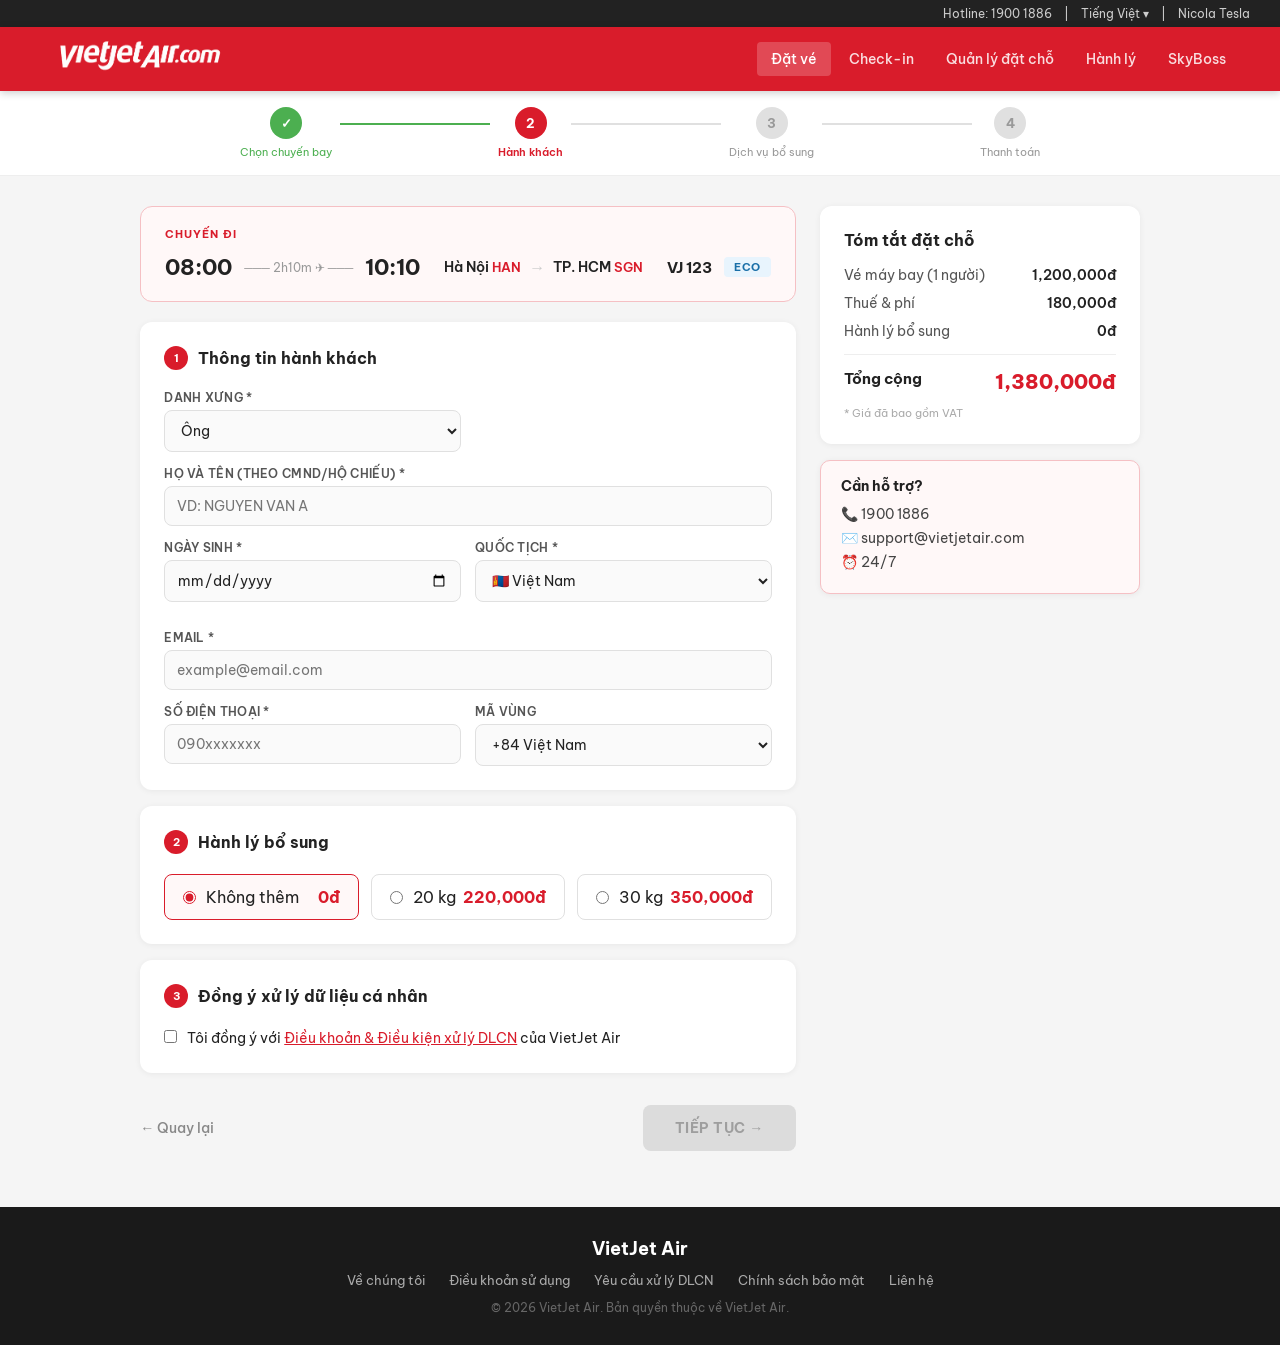
==== detail.html @ 682ef6c3 "Update detail.html" ====
<!DOCTYPE html>
<html lang="vi">

<head>
  <meta charset="UTF-8">
  <meta name="viewport" content="width=device-width, initial-scale=1.0">
  <link rel="icon" type="image/png"
    href="[data-uri]">
  <title>VietJet Air - Thông Tin Hành Khách</title>
  <link href="https://fonts.googleapis.com/css2?family=Be+Vietnam+Pro:wght@300;400;500;600;700&display=swap"
    rel="stylesheet">
  <link rel="stylesheet" href="styles.css">
  <style>
    /* ---- GDPR / Age-gate additions ---- */
    .gdpr-badge {
      display: inline-block;
      background: #003399;
      color: #fff;
      font-size: 11px;
      font-weight: 700;
      padding: 2px 8px;
      border-radius: 4px;
      margin-left: 8px;
      letter-spacing: .5px;
      vertical-align: middle;
    }

    .gdpr-notice {
      background: #eef2ff;
      border: 1.5px solid #3b5bdb;
      border-radius: 8px;
      padding: 12px 16px;
      margin-top: 10px;
      font-size: 13px;
      color: #1c3a8a;
      display: none;
    }

    .gdpr-notice .gdpr-flag {
      font-size: 20px;
      margin-right: 8px;
    }

    /* ── Vùng cảnh báo trẻ em đã đơn giản hóa ── */
    #parental-block {
      display: none;
      margin-top: 15px;
    }

    .parental-banner {
      background: #fffbeb;
      border: 1.5px solid #f59e0b;
      border-radius: 8px;
      padding: 16px;
    }

    .parental-banner h4 {
      margin: 0 0 8px 0;
      color: #92400e;
      font-size: 14px;
      display: flex;
      align-items: center;
      gap: 6px;
    }

    .parental-banner .age-tag {
      background: #f59e0b;
      color: #fff;
      border-radius: 4px;
      font-size: 11px;
      padding: 1px 6px;
      font-weight: 700;
    }

    .parental-banner>p {
      margin: 0 0 12px 0;
      font-size: 13px;
      color: #78350f;
      line-height: 1.4;
    }

    /* Layout trường thông tin tinh gọn */
    .guardian-fields {
      display: grid;
      grid-template-columns: 1fr 1fr;
      gap: 8px;
      margin-bottom: 12px;
    }

    .guardian-field label {
      display: block;
      font-size: 12px;
      font-weight: 600;
      color: #374151;
      margin-bottom: 4px;
    }

    .guardian-field input,
    .guardian-field select {
      width: 100%;
      padding: 6px 8px;
      border: 1.5px solid #d1d5db;
      border-radius: 6px;
      font-size: 13px;
      box-sizing: border-box;
      outline: none;
      font-family: inherit;
      background: #fff;
    }

    .guardian-field input:focus,
    .guardian-field select:focus {
      border-color: #f59e0b;
    }

    /* Checkbox xác nhận tinh gọn */
    .parental-confirm {
      display: flex;
      align-items: flex-start;
      gap: 8px;
      margin-bottom: 12px;
    }

    .parental-confirm input[type=checkbox] {
      margin-top: 3px;
      flex-shrink: 0;
      cursor: pointer;
    }

    .parental-confirm label {
      font-size: 12.5px;
      color: #92400e;
      line-height: 1.4;
      cursor: pointer;
    }

    /* Upload vùng tinh gọn */
    .parental-upload-zone {
      border: 1.5px dashed #d1d5db;
      border-radius: 6px;
      padding: 10px;
      text-align: center;
      cursor: pointer;
      background: #fff;
      transition: all .2s;
      position: relative;
      margin-top: 4px;
    }

    .parental-upload-zone:hover {
      border-color: #f59e0b;
      background: #fafafa;
    }

    .parental-upload-zone input[type=file] {
      position: absolute;
      inset: 0;
      opacity: 0;
      cursor: pointer;
      width: 100%;
      height: 100%;
    }

    .parental-upload-zone .puz-text {
      font-size: 12.5px;
      color: #4b5563;
      font-weight: 600;
    }

    .parental-upload-zone .puz-hint {
      font-size: 11px;
      color: #6b7280;
      margin-top: 2px;
    }

    .parental-file-preview {
      display: none;
      margin-top: 8px;
      gap: 6px;
      flex-wrap: wrap;
    }

    .parental-file-preview .pf-item {
      display: flex;
      align-items: center;
      gap: 6px;
      background: #f3f4f6;
      border-radius: 4px;
      padding: 4px 8px;
      font-size: 11.5px;
      color: #374151;
    }

    .parental-file-preview .pf-remove {
      cursor: pointer;
      color: #dc2626;
      font-weight: 700;
      margin-left: 4px;
    }

    /* GDPR popup additions */
    .gdpr-popup-badge {
      display: inline-block;
      background: #003399;
      color: #fff;
      font-size: 10px;
      font-weight: 700;
      padding: 1px 7px;
      border-radius: 4px;
      margin-left: 6px;
    }

    .eu-flag-row {
      display: flex;
      align-items: center;
      gap: 8px;
      font-size: 13px;
      color: #003399;
      font-weight: 600;
      margin-bottom: 10px;
    }
  </style>
</head>

<body>

  <div class="topbar">
    <span>Hotline: 1900 1886</span>
    <span>|</span>
    <span>Tiếng Việt ▾</span>
    <span>|</span>
    <span>Nicola Tesla</span>
  </div>

  <header class="header">
    <div class="header-inner">
      <div class="logo">
        <a href="index.html" style="text-decoration:none">
          <img style="width: 200px;"
            src="[data-uri]"
            alt="VietJet Air Logo" class="logo-img" />

        </a>
      </div>
      <nav class="nav">
        <a href="index.html" class="nav-link active">Đặt vé</a>
        <a href="#" class="nav-link">Check-in</a>
        <a href="#" class="nav-link">Quản lý đặt chỗ</a>
        <a href="#" class="nav-link">Hành lý</a>
        <a href="#" class="nav-link">SkyBoss</a>
      </nav>
    </div>
  </header>

  <div class="progress-bar">
    <div class="progress-inner">
      <div class="progress-step done">
        <div class="step-circle done">✓</div>
        <div class="step-label">Chọn chuyến bay</div>
      </div>
      <div class="progress-line active"></div>
      <div class="progress-step active">
        <div class="step-circle active">2</div>
        <div class="step-label">Hành khách</div>
      </div>
      <div class="progress-line"></div>
      <div class="progress-step">
        <div class="step-circle">3</div>
        <div class="step-label">Dịch vụ bổ sung</div>
      </div>
      <div class="progress-line"></div>
      <div class="progress-step">
        <div class="step-circle">4</div>
        <div class="step-label">Thanh toán</div>
      </div>
    </div>
  </div>

  <main class="main detail-main">
    <div class="detail-layout">

      <div class="detail-form-col">

        <div class="detail-flight-summary">
          <div class="summary-route-badge">Chuyến đi</div>
          <div class="summary-row">
            <div class="summary-times">
              <div class="s-time">08:00</div>
              <div class="s-duration">─── 2h10m ✈ ───</div>
              <div class="s-time">10:10</div>
            </div>
            <div class="summary-cities">
              <div class="s-city">Hà Nội <span class="s-iata">HAN</span></div>
              <div class="s-arrow">→</div>
              <div class="s-city">TP. HCM <span class="s-iata">SGN</span></div>
            </div>
            <div class="summary-meta">
              <div class="s-flight-num" id="flight-display">VJ 123</div>
              <div class="s-fare-type eco-badge">ECO</div>
            </div>
          </div>
        </div>

        <div class="form-section">
          <h3 class="form-section-title">
            <span class="section-num">1</span>
            Thông tin hành khách
          </h3>
          <div class="form-grid">
            <div class="form-group half">
              <label>Danh xưng *</label>
              <select>
                <option>Ông</option>
                <option>Bà</option>
                <option>Cô</option>
              </select>
            </div>
            <div class="form-group full">
              <label>Họ và tên (theo CMND/Hộ chiếu) *</label>
              <input type="text" id="inp-fullname" placeholder="VD: NGUYEN VAN A" style="text-transform:uppercase" />
            </div>
            <div class="form-group half">
              <label>Ngày sinh *</label>
              <input type="date" id="inp-dob" />
            </div>
            <div class="form-group half">
              <label>Quốc tịch *</label>
              <select id="inp-nationality">
                <option value="VN">🇲🇳 Việt Nam</option>
                <optgroup label="── Liên minh Châu Âu (EU) ──">
                  <option value="AT">🇦🇹 Áo (Austria)</option>
                  <option value="BE">🇧🇪 Bỉ (Belgium)</option>
                  <option value="BG">🇧🇬 Bulgaria</option>
                  <option value="HR">🇭🇷 Croatia</option>
                  <option value="CY">🇨🇾 Cyprus</option>
                  <option value="CZ">🇨🇿 Czechia</option>
                  <option value="DK">🇩🇰 Đan Mạch (Denmark)</option>
                  <option value="EE">🇪🇪 Estonia</option>
                  <option value="FI">🇫🇮 Phần Lan (Finland)</option>
                  <option value="FR">🇫🇷 Pháp (France)</option>
                  <option value="DE">🇩🇪 Đức (Germany)</option>
                  <option value="GR">🇬🇷 Hy Lạp (Greece)</option>
                  <option value="HU">🇭🇺 Hungary</option>
                  <option value="IE">🇮🇪 Ireland</option>
                  <option value="IT">🇮🇹 Ý (Italy)</option>
                  <option value="LV">🇱🇻 Latvia</option>
                  <option value="LT">🇱🇹 Lithuania</option>
                  <option value="LU">🇱🇺 Luxembourg</option>
                  <option value="MT">🇲🇹 Malta — 13 tuổi</option>
                  <option value="NL">🇳🇱 Hà Lan (Netherlands)</option>
                  <option value="PL">🇵🇱 Ba Lan (Poland)</option>
                  <option value="PT">🇵🇹 Bồ Đào Nha (Portugal)</option>
                  <option value="RO">🇷🇴 Romania</option>
                  <option value="SK">🇸🇰 Slovakia</option>
                  <option value="SI">🇸🇮 Slovenia</option>
                  <option value="ES">🇪🇸 Tây Ban Nha (Spain)</option>
                  <option value="SE">🇸🇪 Thụy Điển (Sweden)</option>
                </optgroup>
                <optgroup label="── Khác ──">
                  <option value="GB">🇬🇧 Anh (UK GDPR)</option>
                  <option value="OTHER">🌐 Quốc gia khác</option>
                </optgroup>
              </select>
            </div>

            <div class="form-group full" id="gdpr-notice-wrap">
              <div class="gdpr-notice" id="gdpr-notice">
                <span class="gdpr-flag">🇪🇺</span>
                <strong>Áp dụng GDPR:</strong> Bạn đã chọn quốc tịch thuộc Liên minh Châu Âu.
                Chính sách bảo vệ dữ liệu cá nhân <strong>General Data Protection Regulation (GDPR)</strong>
                sẽ được áp dụng. Ngưỡng tuổi đồng ý: <strong id="gdpr-age-text">16 tuổi</strong>.
              </div>
            </div>

            <div class="form-group full">
              <label>Email *</label>
              <input type="email" id="inp-email" placeholder="example@email.com" />
            </div>
            <div class="form-group half">
              <label>Số điện thoại *</label>
              <input type="tel" id="inp-phone" placeholder="090xxxxxxx" />
            </div>
            <div class="form-group half">
              <label>Mã vùng</label>
              <select id="inp-dialcode">
                <option>+84 Việt Nam</option>
                <option>+1 Mỹ</option>
                <option>+44 Anh</option>
                <option>+49 Đức</option>
                <option>+33 Pháp</option>
                <option>+31 Hà Lan</option>
                <option>+34 Tây Ban Nha</option>
                <option>+39 Ý</option>
                <option>+32 Bỉ</option>
                <option>+43 Áo</option>
                <option>+48 Ba Lan</option>
                <option>+46 Thụy Điển</option>
                <option>+45 Đan Mạch</option>
                <option>+358 Phần Lan</option>
                <option>+353 Ireland</option>
                <option>+30 Hy Lạp</option>
                <option>+351 Bồ Đào Nha</option>
                <option>+40 Romania</option>
                <option>+36 Hungary</option>
                <option>+420 Czechia</option>
                <option>+421 Slovakia</option>
                <option>+386 Slovenia</option>
                <option>+385 Croatia</option>
                <option>+357 Cyprus</option>
                <option>+356 Malta</option>
                <option>+352 Luxembourg</option>
                <option>+371 Latvia</option>
                <option>+370 Lithuania</option>
                <option>+372 Estonia</option>
                <option>+359 Bulgaria</option>
              </select>
            </div>
          </div>

          <div id="parental-block">
            <div class="parental-banner">
              <h4>⚠️ Cảnh báo bảo vệ dữ liệu cá nhân trẻ em <span class="age-tag" id="age-tag-text">Trẻ em</span></h4>
              <p id="parental-desc">Theo quy định pháp luật, việc xử lý dữ liệu của trẻ em cần có sự đồng ý của cha/mẹ
                hoặc người giám hộ hợp pháp.</p>

              <div class="parental-confirm">
                <input type="checkbox" id="pg-confirm" onchange="updateParentalConfirm()" />
                <label for="pg-confirm">
                  Tôi xác nhận là cha/mẹ hoặc người giám hộ hợp pháp và
                  <strong>đồng ý cho VietJet Air thu thập, xử lý dữ liệu cá nhân của trẻ</strong>
                  để phục vụ dịch vụ chuyến bay.
                </label>
              </div>

              <div style="margin-top:12px;">
                <button type="button" class="btn-secondary" onclick="openGuardianPopup()">
                  📎 Cung cấp thông tin & minh chứng (Có thể cung cấp sau tại quầy check in)
                </button>
              </div>
              <div class="parental-file-preview" id="pg-file-preview"></div>

            </div>
          </div>
        </div>

        <div class="form-section">
          <h3 class="form-section-title">
            <span class="section-num">2</span>
            Hành lý bổ sung
          </h3>
          <div class="baggage-options">
            <label class="baggage-item">
              <input type="radio" name="baggage" value="0" checked>
              <div class="baggage-label">
                <span>Không thêm</span>
                <span class="baggage-price">0đ</span>
              </div>
            </label>
            <label class="baggage-item">
              <input type="radio" name="baggage" value="20kg">
              <div class="baggage-label">
                <span>20 kg</span>
                <span class="baggage-price">220,000đ</span>
              </div>
            </label>
            <label class="baggage-item">
              <input type="radio" name="baggage" value="30kg">
              <div class="baggage-label">
                <span>30 kg</span>
                <span class="baggage-price">350,000đ</span>
              </div>
            </label>
          </div>
        </div>

        <div class="form-section">
          <h3 class="form-section-title">
            <span class="section-num">3</span>
            Đồng ý xử lý dữ liệu cá nhân
            <span class="gdpr-badge" id="consent-gdpr-badge" style="display:none">GDPR</span>
          </h3>
          <div id="consent-slot" class="consent-box">
            <div class="consent-item" id="consent-standard">
              <input type="checkbox" id="c1">
              <label for="c1">Tôi đồng ý với <a onclick="openPrivacyPopup()">Điều khoản & Điều kiện xử lý
                  DLCN</a> của VietJet Air</label>
            </div>
            <div id="consent-gdpr-extra" style="display:none;margin-top:10px;">
              <div class="consent-item">
                <input type="checkbox" id="c2">
                <label for="c2">Tôi đã đọc và đồng ý với <a onclick="openPrivacyPopup('gdpr')">Chính sách Bảo vệ Dữ liệu
                    theo GDPR (EU)</a> — bao gồm quyền truy cập, chỉnh sửa, xóa và phản đối xử lý dữ liệu.</label>
              </div>
              <div class="consent-item" style="margin-top:8px;">
                <input type="checkbox" id="c3">
                <label for="c3">Tôi hiểu rằng dữ liệu cá nhân có thể được chuyển ngoài EU với các biện pháp bảo vệ phù
                  hợp (Điều 46 GDPR).</label>
              </div>
            </div>
          </div>
        </div>

        <div class="form-actions">
          <a href="index.html" class="btn-back">← Quay lại</a>
          <button class="btn-continue" id="btn-continue" disabled>TIẾP TỤC →</button>
        </div>
      </div>

      <div class="detail-price-col">
        <div class="price-summary-card">
          <h3>Tóm tắt đặt chỗ</h3>
          <div class="price-row">
            <span>Vé máy bay (1 người)</span>
            <span class="price-amount" id="base-price">1,200,000đ</span>
          </div>
          <div class="price-row">
            <span>Thuế & phí</span>
            <span class="price-amount">180,000đ</span>
          </div>
          <div class="price-row">
            <span>Hành lý bổ sung</span>
            <span class="price-amount">0đ</span>
          </div>
          <div class="price-divider"></div>
          <div class="price-row total">
            <span>Tổng cộng</span>
            <span class="price-total" id="total-price">1,380,000đ</span>
          </div>
          <div class="price-note">* Giá đã bao gồm VAT</div>
        </div>

        <div class="contact-card">
          <h4>Cần hỗ trợ?</h4>
          <p>📞 1900 1886</p>
          <p>✉️ support@vietjetair.com</p>
          <p>⏰ 24/7</p>
        </div>
      </div>

    </div>
  </main>

  <footer class="footer">
    <div class="footer-inner">
      <div class="footer-logo">VietJet Air</div>
      <div class="footer-links">
        <a href="#">Về chúng tôi</a>
        <a href="#">Điều khoản sử dụng</a>
        <a href="./privacy.html">Yêu cầu xử lý DLCN</a>
        <a href="#">Chính sách bảo mật</a>
        <a href="#">Liên hệ</a>
      </div>
      <div class="footer-copy">© 2026 VietJet Air. Bản quyền thuộc về VietJet Air.</div>
    </div>
  </footer>

  <div id="privacy-popup" class="popup-overlay" style="display:none;" onclick="handleOverlay(event)">
    <div class="popup-content">

      <div class="popup-header">
        <div class="popup-header-left">
          <div class="popup-header-icon" id="popup-icon">🔒</div>
          <div>
            <div class="popup-header-title" id="popup-title">Chính sách Bảo vệ Dữ liệu Cá nhân</div>
            <div class="popup-header-sub" id="popup-sub">Công ty Cổ phần Hàng không Vietjet · vietjetair.com</div>
          </div>
        </div>
        <button class="close-btn" onclick="closePopup()">✕</button>
      </div>

      <div class="popup-body" id="popup-scroll">

        <div id="policy-vn">
          <div class="policy-intro">
            Chính sách này được cụ thể hóa từ <strong>Điều 6.7 Điều Lệ Vận Chuyển</strong> và các quy định pháp luật về
            bảo vệ dữ liệu cá nhân.
            Vui lòng đọc kỹ để hiểu rõ các quyền của quý khách và nghĩa vụ Vietjet Air cam kết thực hiện để bảo vệ dữ
            liệu
            cá nhân.
          </div>

          <div class="policy-section" id="s1">
            <div class="section-title"><span class="section-num">1</span> Diễn giải và Định nghĩa</div>
            <div class="data-grid">
              <div class="data-item"><span><strong>Tài khoản:</strong> Tài khoản duy nhất để truy cập dịch vụ Vietjet
                  Air trên website, ứng dụng.</span></div>
              <div class="data-item"><span><strong>Công ty:</strong> CTCP Hàng không Vietjet, 302/3 Kim Mã, Ba Đình, Hà
                  Nội.</span></div>
              <div class="data-item"><span><strong>Dữ liệu cá nhân:</strong> Thông tin gắn liền hoặc giúp xác định một
                  cá nhân cụ thể (cơ bản + nhạy cảm).</span></div>
              <div class="data-item"><span><strong>Cookies:</strong> Tệp dữ liệu nhỏ lưu trên thiết bị để ghi nhận lịch
                  sử truy cập.</span></div>
              <div class="data-item"><span><strong>Dịch vụ:</strong> Website, app, Vietjet Skyjoy, vận chuyển hành khách
                  và các dịch vụ liên kết đối tác.</span></div>
              <div class="data-item"><span><strong>Dữ liệu sử dụng:</strong> Dữ liệu tự động thu thập khi quý khách
                  tương tác với Dịch vụ (IP, trình duyệt…).</span></div>
            </div>
          </div>

          <div class="policy-section" id="s2">
            <div class="section-title"><span class="section-num">2</span> Thu thập và Sử dụng Dữ liệu Cá nhân</div>
            <div class="subsection">
              <div class="subsection-title">2.1 Các loại dữ liệu được thu thập</div>
              <div class="data-grid">
                <div class="data-item"><span>Thông tin định danh: họ tên, ngày sinh, giới tính, quốc tịch, CMND/CCCD/hộ
                    chiếu</span></div>
                <div class="data-item"><span>Thông tin sinh trắc học: ảnh chân dung, nhận diện khuôn mặt, vân tay, dữ
                    liệu VNeID</span></div>
                <div class="data-item"><span>Thông tin liên lạc: email, số điện thoại, địa chỉ, yêu cầu đặc biệt</span>
                </div>
                <div class="data-item"><span>Thông tin thanh toán: thẻ tín dụng/ghi nợ, tên chủ thẻ, số thẻ, CVV</span>
                </div>
                <div class="data-item"><span>Thông tin đặt vé: chi tiết chuyến bay, giá vé, hành trình, dịch vụ bổ
                    sung</span></div>
                <div class="data-item"><span>Chương trình Skyjoy: số thẻ hội viên, hạng thẻ, dặm thưởng, lịch sử giao
                    dịch</span></div>
              </div>
            </div>
          </div>

          <div class="policy-section">
            <div class="section-title"><span class="section-num">3</span> Mục đích Thu thập Dữ liệu</div>
            <ul class="purpose-list">
              <li><strong>Thực hiện dịch vụ:</strong> Xuất vé, check-in, xác thực danh tính, thông báo thay đổi lịch bay
              </li>
              <li><strong>Xác minh & chống gian lận:</strong> Tích hợp VNeID và Galaxy Pay, xác thực eKYC</li>
              <li><strong>Tiếp thị (có đồng ý):</strong> Gửi khuyến mãi, ưu đãi giá vé — có thể hủy bất kỳ lúc nào</li>
            </ul>
          </div>

          <div class="policy-section">
            <div class="section-title"><span class="section-num">4</span> Trẻ em</div>
            <ul class="purpose-list">
              <li>Dưới 14 tuổi chỉ thu thập dữ liệu với sự đồng ý của cha mẹ/người giám hộ hợp pháp (theo pháp luật Việt
                Nam).</li>
            </ul>
          </div>

          <div class="policy-section" id="s9">
            <div class="section-title"><span class="section-num">5</span> Liên hệ</div>
            <div class="contact-card">
              <div class="contact-row"><span class="contact-label">Tổng đài</span><span
                  style="color:#d91c2b; font-weight:700;">1900 1886</span></div>
              <div class="contact-row"><span class="contact-label">Email</span><span
                  style="color:#d91c2b;">info@vietjetair.com</span></div>
            </div>
          </div>
        </div>

        <div id="policy-gdpr" style="display:none;">
          <div class="eu-flag-row">🇪🇺 Chính sách bảo vệ dữ liệu theo <strong>GDPR</strong> <span
              class="gdpr-popup-badge">EU Regulation 2016/679</span></div>

          <div class="policy-intro">
            Là công dân hoặc cư dân tại Liên minh Châu Âu (EU/EEA), bạn được bảo vệ bởi
            <strong>Quy định Bảo vệ Dữ liệu Chung (GDPR) — EU 2016/679</strong>.
            VietJet Air cam kết xử lý dữ liệu của bạn tuân thủ GDPR khi cung cấp dịch vụ cho hành khách EU.
          </div>

          <div class="policy-section">
            <div class="section-title"><span class="section-num">1</span> Căn cứ pháp lý xử lý dữ liệu (Điều 6 GDPR)
            </div>
            <ul class="purpose-list">
              <li><strong>Thực hiện hợp đồng (Art. 6.1.b):</strong> Đặt vé, xuất vé, check-in, thay đổi chuyến bay</li>
              <li><strong>Nghĩa vụ pháp lý (Art. 6.1.c):</strong> Kiểm tra an ninh hàng không, hải quan, thuế</li>
              <li><strong>Lợi ích hợp pháp (Art. 6.1.f):</strong> Phòng chống gian lận, bảo mật hệ thống</li>
              <li><strong>Sự đồng ý (Art. 6.1.a):</strong> Tiếp thị, phân tích hành vi, cookies không thiết yếu</li>
            </ul>
          </div>

          <div class="policy-section">
            <div class="section-title"><span class="section-num">2</span> Ngưỡng tuổi đồng ý (Điều 8 GDPR)</div>
            <div class="data-grid">
              <div class="data-item"><span><strong>Đức, Pháp, Hà Lan, Croatia, Hungary, Ireland, Luxembourg, Ba Lan,
                    Romania, Slovakia, Slovenia:</strong> 16 tuổi</span></div>
              <div class="data-item"><span><strong>Tây Ban Nha, Ý, Cyprus, Lithuania, Bulgaria:</strong> 14 tuổi</span>
              </div>
              <div class="data-item"><span><strong>Áo, Czechia:</strong> 14–15 tuổi</span></div>
              <div class="data-item"><span><strong>Bỉ, Đan Mạch, Estonia, Phần Lan, Latvia, Malta, Bồ Đào Nha, Thụy
                    Điển:</strong> 13 tuổi</span></div>
              <div class="data-item"><span><strong>Pháp:</strong> 15 tuổi</span></div>
              <div class="data-item"><span><strong>Hy Lạp:</strong> 15 tuổi</span></div>
            </div>
            <p class="policy-text" style="margin-top:10px;font-size:13px;color:#555;">
              Dưới ngưỡng tuổi quốc gia, việc xử lý dữ liệu chỉ hợp pháp khi có sự đồng ý của cha mẹ/người giám hộ.
              VietJet Air thực hiện double opt-in qua email phụ huynh để xác minh.
            </p>
          </div>

          <div class="policy-section">
            <div class="section-title"><span class="section-num">3</span> Quyền của Chủ thể Dữ liệu (Điều 15–22 GDPR)
            </div>
            <div class="rights-grid">
              <div class="right-item">
                <div class="right-icon">👁️</div>
                <div>
                  <div class="right-name">Quyền truy cập (Art.15)</div>
                  <div class="right-desc">Nhận bản sao dữ liệu đang được xử lý</div>
                </div>
              </div>
              <div class="right-item">
                <div class="right-icon">✏️</div>
                <div>
                  <div class="right-name">Quyền chỉnh sửa (Art.16)</div>
                  <div class="right-desc">Yêu cầu cập nhật dữ liệu không chính xác</div>
                </div>
              </div>
              <div class="right-item">
                <div class="right-icon">🗑️</div>
                <div>
                  <div class="right-name">Quyền xóa (Art.17)</div>
                  <div class="right-desc">"Right to be forgotten" — xóa khi không còn cần thiết</div>
                </div>
              </div>
              <div class="right-item">
                <div class="right-icon">⏸️</div>
                <div>
                  <div class="right-name">Quyền hạn chế (Art.18)</div>
                  <div class="right-desc">Giới hạn xử lý trong khi khiếu nại</div>
                </div>
              </div>
              <div class="right-item">
                <div class="right-icon">📦</div>
                <div>
                  <div class="right-name">Quyền di chuyển (Art.20)</div>
                  <div class="right-desc">Nhận dữ liệu ở định dạng máy đọc được</div>
                </div>
              </div>
              <div class="right-item">
                <div class="right-icon">🚫</div>
                <div>
                  <div class="right-name">Quyền phản đối (Art.21)</div>
                  <div class="right-desc">Phản đối tiếp thị trực tiếp hoặc xử lý dựa trên lợi ích hợp pháp</div>
                </div>
              </div>
              <div class="right-item">
                <div class="right-icon">↩️</div>
                <div>
                  <div class="right-name">Rút lại đồng ý (Art.7.3)</div>
                  <div class="right-desc">Bất kỳ lúc nào, không ảnh hưởng đến xử lý hợp pháp trước đó</div>
                </div>
              </div>
              <div class="right-item">
                <div class="right-icon">📣</div>
                <div>
                  <div class="right-name">Khiếu nại (Art.77)</div>
                  <div class="right-desc">Gửi đến Cơ quan Bảo vệ Dữ liệu (DPA) tại quốc gia EU của bạn</div>
                </div>
              </div>
            </div>
          </div>

          <div class="policy-section">
            <div class="section-title"><span class="section-num">4</span> Chuyển dữ liệu ngoài EU (Điều 46 GDPR)</div>
            <ul class="purpose-list">
              <li>Dữ liệu có thể được xử lý tại Việt Nam — một quốc gia ngoài EEA</li>
              <li>VietJet Air áp dụng các biện pháp bảo vệ phù hợp: Standard Contractual Clauses (SCCs) theo Điều 46.2
                GDPR</li>
              <li>Bạn có quyền nhận bản sao các biện pháp bảo vệ này theo yêu cầu</li>
            </ul>
          </div>

          <div class="policy-section">
            <div class="section-title"><span class="section-num">5</span> Liên hệ & DPO</div>
            <div class="contact-card">
              <div class="contact-row"><span class="contact-label">Tổng đài</span><span
                  style="color:#d91c2b; font-weight:700;">1900 1886</span></div>
              <div class="contact-row"><span class="contact-label">Email GDPR</span><span
                  style="color:#003399;">dpo@vietjetair.com</span></div>
              <div class="contact-row"><span class="contact-label">DPA</span><span>Cơ quan bảo vệ dữ liệu tại quốc gia
                  EU của bạn</span></div>
            </div>
          </div>
        </div>

      </div>
      <div class="popup-footer">
        <div class="popup-footer-note" id="popup-footer-note">🔒 Bảo vệ theo Luật bảo vệ Dữ liệu cá nhân Việt Nam</div>
        <div class="footer-actions">
          <button class="btn-agree" onclick="closePopup()">Đóng</button>
        </div>
      </div>

    </div>
  </div>

  <script>
    // ─── Flight data ───────────────────────────────────────────────────────────
    const flights = {
      'VJ123': { num: 'VJ 123', price: '1,200,000đ', total: '1,380,000đ' },
      'VJ125': { num: 'VJ 125', price: '1,500,000đ', total: '1,680,000đ' }
    };
    const id = sessionStorage.getItem('selectedFlight') || 'VJ123';
    const f = flights[id];
    if (f) {
      document.getElementById('flight-display').textContent = f.num;
      document.getElementById('base-price').textContent = f.price;
      document.getElementById('total-price').textContent = f.total;
    }

    // ─── EU country config: {code: minAge} ────────────────────────────────────
    const EU_COUNTRIES = {
      AT: 14, BE: 13, BG: 14, HR: 16, CY: 14, CZ: 15,
      DK: 13, EE: 13, FI: 13, FR: 15, DE: 16, GR: 15,
      HU: 16, IE: 16, IT: 14, LV: 13, LT: 14, LU: 16,
      MT: 13, NL: 16, PL: 16, PT: 13, RO: 16, SK: 16,
      SI: 16, ES: 14, SE: 13,
      GB: 13  // UK GDPR
    };
    const EU_FLAG = { AT: '🇦🇹', BE: '🇧🇪', BG: '🇧🇬', HR: '🇭🇷', CY: '🇨🇾', CZ: '🇨🇿', DK: '🇩🇰', EE: '🇪🇪', FI: '🇫🇮', FR: '🇫🇷', DE: '🇩🇪', GR: '🇬🇷', HU: '🇭🇺', IE: '🇮🇪', IT: '🇮🇹', LV: '🇱🇻', LT: '🇱🇹', LU: '🇱🇺', MT: '🇲🇹', NL: '🇳🇱', PL: '🇵🇱', PT: '🇵🇹', RO: '🇷🇴', SK: '🇸🇰', SI: '🇸🇮', ES: '🇪🇸', SE: '🇸🇪', GB: '🇬🇧' };
    const VN_MINOR_AGE = 14; // Vietnamese law: under 14 needs parental consent

    // State
    let isEU = false;
    let minorAge = 0;
    let parentVerified = false;
    function resetParentalForm() {
      // Reset trạng thái xác thực
      parentVerified = false;

      // Reset checkbox xác nhận
      const cb = document.getElementById('pg-confirm');
      if (cb) cb.checked = false;

      // Reset dữ liệu popup (không bắt buộc)
      ['pg-name', 'pg-id', 'pg-phone'].forEach(id => {
        const el = document.getElementById(id);
        if (el) el.value = '';
      });

      const rel = document.getElementById('pg-relation');
      if (rel) rel.value = '';

      // Reset file minh chứng
      parentalFiles = [];
      const prev = document.getElementById('pg-file-preview');
      if (prev) {
        prev.innerHTML = '';
        prev.style.display = 'none';
      }

      const fileInput = document.getElementById('pg-file-input');
      if (fileInput) fileInput.value = '';

      // Đóng popup nếu đang mở
      const popup = document.getElementById('guardian-popup');
      if (popup) popup.style.display = 'none';
      document.body.style.overflow = '';
    }
    // ─── Parental inline file upload ──────────────────────────────────────────
    let parentalFiles = [];
    function handleParentalFileUpload(input) {
      const files = Array.from(input.files);
      const container = document.getElementById('pg-file-preview');
      files.forEach(file => {
        if (parentalFiles.length >= 5) { alert('Tối đa 5 file.'); return; }
        if (file.size > 10 * 1024 * 1024) { alert(`File "${file.name}" vượt quá 10MB.`); return; }
        parentalFiles.push(file);
        const item = document.createElement('div');
        item.className = 'pf-item';
        item.dataset.name = file.name;
        const icon = file.type === 'application/pdf' ? '📄' : '🖼️';
        const shortName = file.name.length > 22 ? file.name.substring(0, 20) + '…' : file.name;
        item.innerHTML = `${icon} ${shortName} <span class="pf-remove" onclick="removeParentalFile('${file.name}', this)">✕</span>`;
        container.appendChild(item);
      });
      container.style.display = parentalFiles.length > 0 ? 'flex' : 'none';
      input.value = '';
    }
    function removeParentalFile(name, el) {
      parentalFiles = parentalFiles.filter(f => f.name !== name);
      el.parentElement.remove();
      const container = document.getElementById('pg-file-preview');
      if (container && parentalFiles.length === 0) container.style.display = 'none';
    }

    // ─── Parental confirm checkbox ─────────────────────────────────────────────
    document.getElementById('inp-nationality').addEventListener('change', function () {

      const code = this.value;
      isEU = EU_COUNTRIES.hasOwnProperty(code);

      const notice = document.getElementById('gdpr-notice');
      const badge = document.getElementById('consent-gdpr-badge');
      const gdprExtra = document.getElementById('consent-gdpr-extra');

      // Checkbox "Tôi đồng ý với Điều khoản & Điều kiện xử lý DLCN của VietJet"
      const vietjetConsent =
        document.getElementById('consent-standard');

      if (isEU) {

        const age = EU_COUNTRIES[code];

        notice.style.display = 'flex';
        notice.style.alignItems = 'flex-start';

        document.getElementById('gdpr-age-text').textContent =
          age + ' tuổi';

        badge.style.display = 'inline-block';
        gdprExtra.style.display = 'block';

        // Ẩn consent VietJet
        vietjetConsent.style.display = 'none';

        // bỏ tick nếu trước đó đã tick
        const c1 = document.getElementById('c1');
        if (c1) c1.checked = false;

      } else {

        notice.style.display = 'none';
        badge.style.display = 'none';
        gdprExtra.style.display = 'none';

        // Hiện consent VietJet
        vietjetConsent.style.display = 'block';
      }

      checkAgeGate();
    });

    // ─── DOB change handler ────────────────────────────────────────────────────
    document.getElementById('inp-dob').addEventListener('change', checkAgeGate);

    function getAge(dob) {
      if (!dob) return null;
      const today = new Date();
      const birth = new Date(dob);
      let age = today.getFullYear() - birth.getFullYear();
      const m = today.getMonth() - birth.getMonth();
      if (m < 0 || (m === 0 && today.getDate() < birth.getDate())) age--;
      return age;
    }

    function checkAgeGate() {
      const dob = document.getElementById('inp-dob').value;
      const code = document.getElementById('inp-nationality').value;
      const age = getAge(dob);
      if (age === null) {
        document.getElementById('parental-block').style.display = 'none';
        return;
      }

      let threshold;
      if (EU_COUNTRIES.hasOwnProperty(code)) {
        threshold = EU_COUNTRIES[code];
      } else {
        threshold = VN_MINOR_AGE;
      }

      const isMinor = age < threshold;
      const parentBlock = document.getElementById('parental-block');

      if (isMinor) {
        parentBlock.style.display = 'block';
        document.getElementById('age-tag-text').textContent = 'Dưới ' + threshold + ' tuổi (' + age + ' tuổi)';

        if (EU_COUNTRIES.hasOwnProperty(code)) {
          document.getElementById('parental-desc').innerHTML =
            'Theo quy định <strong>GDPR Điều 8</strong>, hành khách dưới <strong>' + threshold + ' tuổi</strong> tại quốc gia này cần có ' +
            '<strong>sự đồng ý của cha/mẹ hoặc người giám hộ hợp pháp</strong> trước khi xử lý dữ liệu cá nhân.';
        } else {
          document.getElementById('parental-desc').innerHTML =
            'Theo pháp luật Việt Nam, hành khách dưới <strong>' + threshold + ' tuổi</strong> cần có ' +
            '<strong>sự đồng ý của cha/mẹ hoặc người giám hộ hợp pháp</strong> trước khi xử lý dữ liệu cá nhân.';
        }
        parentVerified = false;
        updateParentalConfirm();
      } else {
        parentBlock.style.display = 'none';
        // reset verify state if shown before
        resetParentalForm();
      }

      updateContinueBtn();
    }

    // ─── Consent checkbox logic ────────────────────────────────────────────────
    // 1. Hàm kiểm tra điều kiện và kích hoạt/vô hiệu hóa nút TIẾP TỤC
    // ====== ĐỊNH NGHĨA HÀM XÁC THỰC NGƯỜI GIÁM HỘ (BỊ THIẾU) ======
    function updateParentalConfirm() {
      const pgConfirm = document.getElementById('pg-confirm');
      parentVerified = pgConfirm ? pgConfirm.checked : false;
      updateContinueBtn();
    }
    // ====== HÀM KIỂM TRA ĐIỀU KIỆN ĐỂ MỞ KHÓA NÚT TIẾP TỤC ======
    function updateContinueBtn() {
      const c1El = document.getElementById('c1');
      const c2El = document.getElementById('c2');
      const c3El = document.getElementById('c3');

      const gdprExtra = document.getElementById('consent-gdpr-extra');
      // Kiểm tra xem vùng GDPR có đang hiển thị thực tế hay không
      const gdprRequired = gdprExtra && gdprExtra.style.display !== 'none';

      // Điều kiện Đồng ý Điều khoản (Consent OK): 
      // Nếu là EU/GDPR -> bắt buộc tích cả c2 và c3. Nếu không -> bắt buộc tích c1.
      const consentOK = gdprRequired
        ? (c2El && c2El.checked && c3El && c3El.checked)
        : (c1El && c1El.checked);

      // Điều kiện Người giám hộ (Parental OK):
      const parentBlock = document.getElementById('parental-block');
      const parentRequired = parentBlock && parentBlock.style.display !== 'none';
      const parentOK = parentRequired ? parentVerified : true;

      // Cập nhật trạng thái disabled của nút Tiếp tục
      const btnContinue = document.getElementById('btn-continue');
      if (btnContinue) {
        btnContinue.disabled = !(consentOK && parentOK);
      }
    }

    // ====== LẮNG NGHE SỰ KIỆN KHI TOÀN BỘ TRANG ĐÃ TẢI XONG ======
    document.addEventListener('DOMContentLoaded', () => {
      // Gắn sự kiện change cho các checkbox điều khoản dữ liệu cá nhân
      ['c1', 'c2', 'c3'].forEach(id => {
        const el = document.getElementById(id);
        if (el) el.addEventListener('change', updateContinueBtn);
      });

      // Gắn bộ lắng nghe bổ sung cho sự kiện đổi Quốc tịch để reset trạng thái checkbox cũ
      const nationalityEl = document.getElementById('inp-nationality');
      if (nationalityEl) {
        nationalityEl.addEventListener('change', () => {
          const c1El = document.getElementById('c1');
          const c2El = document.getElementById('c2');
          const c3El = document.getElementById('c3');

          // Reset toàn bộ checkbox về false khi đổi quốc gia để tránh lưu trạng thái cũ làm sai logic
          if (c1El) c1El.checked = false;
          if (c2El) c2El.checked = false;
          if (c3El) c3El.checked = false;

          updateContinueBtn();
        });
      }

      // Chạy kiểm tra lần đầu tiên phòng trường hợp trình duyệt tự động điền sẵn (Autofill)
      updateContinueBtn();
    });

    // ─── Privacy popup ─────────────────────────────────────────────────────────
    function openPrivacyPopup(mode) {
      const isGDPR = (mode === 'gdpr') || isEU;
      document.getElementById('policy-vn').style.display = isGDPR ? 'none' : 'block';
      document.getElementById('policy-gdpr').style.display = isGDPR ? 'block' : 'none';

      if (isGDPR) {
        document.getElementById('popup-title').innerHTML = 'Chính sách Bảo vệ Dữ liệu — GDPR <span class="gdpr-popup-badge">EU 2016/679</span>';
        document.getElementById('popup-sub').textContent = 'VietJet Air · Áp dụng cho hành khách EU/EEA';
        document.getElementById('popup-footer-note').textContent = '🇲🇳 Bảo vệ theo GDPR — EU Regulation 2016/679';
        document.getElementById('popup-icon').textContent = '🇲🇳';
      } else {
        document.getElementById('popup-title').textContent = 'Chính sách Bảo vệ Dữ liệu Cá nhân';
        document.getElementById('popup-sub').textContent = 'Công ty Cổ phần Hàng không Vietjet · vietjetair.com';
        document.getElementById('popup-footer-note').textContent = '🔒 Bảo vệ theo Luật bảo vệ Dữ liệu cá nhân Việt Nam';
        document.getElementById('popup-icon').textContent = '🔒';
      }

      document.getElementById('privacy-popup').style.display = 'flex';
      document.body.style.overflow = 'hidden';
    }

    function closePopup() {
      document.getElementById('privacy-popup').style.display = 'none';
      document.body.style.overflow = '';
    }

    function handleOverlay(e) {
      if (e.target === document.getElementById('privacy-popup')) closePopup();
    }

    document.addEventListener('keydown', e => { if (e.key === 'Escape') closePopup(); });

    // ─── Continue button ───────────────────────────────────────────────────────
    document.getElementById('btn-continue').addEventListener('click', async function () {
      if (this.disabled) return;

      const fullName = document.getElementById('inp-fullname').value.trim().replace(/\s+/g, ' ').toUpperCase();
      const email = document.getElementById('inp-email').value;
      const phone = document.getElementById('inp-phone').value;


      if (!fullName || !email || !phone) {
        alert('Vui lòng điền đầy đủ thông tin hành khách.');
        return;
      }

      const bookingSummary = { passengerName: fullName, passengerEmail: email, passengerPhone: phone };
      sessionStorage.setItem('bookingSummary', JSON.stringify(bookingSummary));

      this.textContent = 'ĐANG XỬ LÝ...';
      this.disabled = true;

      const TOKEN = 'eyJraWQiOiIxLWNlOWM2ZDg0LTUzNmMtNGI3ZC1hNGRhLTAyYmM0NGE5MWQxYyIsImFsZyI6IlJTNTEyIiwidHlwIjoiSldUIn0.[base64].ZvTAHXDypWDbkuxdeibGwmFBlHVY5f-XuwxlUfExLIoQIVC7-MUOtKppw8RslNYYNJhct_tk5kJGQ-2MIGVAFdi-s7AhDKZBg0XrVbr7hAns44mfqxabVEX9qDX9_b27Rwvla-2qt4h-oSBkJMAsN6HKxW3QV3LUzNGhdYgkh2Q';
      const BASE_URL = 'https://apis-demo.datatrust.one/72902081959947727';
      const sourceId = Date.now();

      try {
        const customerRes = await fetch(`${BASE_URL}/integration/individual-customers`, {
          method: 'POST',
          headers: { 'Content-Type': 'application/json', Authorization: TOKEN },
          body: JSON.stringify([{
            "address": "",
            "province": "",
            "district": "",
            "name": fullName,
            "phone_number": phone,
            "source_id": sourceId,
            "wards": "",
            "customer_code": sourceId,
            "identity": "",
            "services": [
              {
                "service_source_id": "75998369709814782",
                "customer_type": "VIP2",
                "status": 1,
                "start_time": 20260515
              }
            ],
            "email": email
          }])
        });
        const customerData = await customerRes.json();
        if (!customerRes.ok) throw new Error('Tạo khách hàng thất bại');

        const subId =
          customerData?.data?.id ||
          customerData?.id ||
          sourceId;

        const isMinor =
          document.getElementById('parental-block').style.display !== 'none';

        const guardianName =
          document.getElementById('pg-name')?.value.trim().toUpperCase() || '';

        const guardianPhone =
          document.getElementById('pg-phone')?.value.trim() || '';

        const guardianCid =
          document.getElementById('pg-id')?.value.trim() || '';

        const guardianRelation =
          document.getElementById('pg-relation')?.value || '';

        const isEU = EU_COUNTRIES.hasOwnProperty(document.getElementById('inp-nationality').value);

        const submitter = isMinor
          ? {
            name: guardianName || fullName,
            dob: "",
            role: "guardian",
            role_name: guardianRelation || "Người giám hộ",
            email: email,
            phone: guardianPhone,
            cid: guardianCid,
            company: "",
            tax_code: ""
          }
          : {
            name: fullName,
            dob: "",
            role: "self",
            role_name: "Tự thực hiện",
            email: email,
            phone: phone,
            cid: "",
            company: "",
            tax_code: ""
          };

        const consentId = `CONSENT${Date.now()}`;

        const payload = {
          campaign: {
            name: "Lấy sự đồng ý sử dụng dữ liệu khách hàng",
            camp_id: isEU ? "00ffa032-c02b-40c9-ae28-f6e5a72e15f2" : "4d8d235b-b1a8-4591-85b1-17aef7cf6fd0",
            type: "service",
            method: "api_sync"
          },

          source: {
            sys_name: "Air Booking Web",
            sys_code: "AIR_BOOKING_WEB",
            channel: "web_app",
            col_type: "processor_third_party",
            col_name: "VietJet Air"
          },

          datas: [
            {
              consent_id: consentId,

              sub_id: String(subId),
              sub_name: fullName,
              sub_dob: "",
              sub_phone: phone,
              sub_email: email,
              sub_cid: "",

              status: "agree_all",
              scope: "partial_purposes",

              // Version consent đang sử dụng
              version_id: "",

              create_at: Date.now() - 30000,

              purposes: [
                {
                  purpose_id: "81064919291849168",
                  status: "agreed"
                },
                {
                  purpose_id: "81064919291825362",
                  status: "agreed"
                },
                {
                  purpose_id: "81064919291747518",
                  status: "agreed"
                }
              ],

              policy: {
                nation: isEU ? "eu" : "vn",
                ver: "v3.2",
                pol_name: isEU ? "Chính sách Bảo vệ Dữ liệu — GDPR" : "Chính sách Bảo vệ Dữ liệu Cá nhân",
                url: isEU
                  ? "https://gdpr-info.eu/"
                  : "https://www.vietjetair.com/vi/pages/chinh-sach-ve-quyen-rieng-tu-1702461524009"
              },

              channel_context: {
                int_type: "checkbox_select",
                scr_code: "BOOKING",
                screen_vi: "Đặt vé máy bay",
                screen_en: "Flight Booking",
                comp_type: "modal",
                text: "Bằng việc bấm nút Xác nhận là bạn đã đồng ý cho chúng tôi thu thập và xử lý dữ liệu cá nhân.",
                method: "ui_interaction",
                action: "Tôi đồng ý",
                cap_point: ""
              },

              submitter: isMinor
                ? {
                  name: guardianName || fullName,
                  dob: "",                    // YYYYMMDD nếu có
                  role: "guardian",
                  role_name: guardianRelation || "Người giám hộ",
                  email: email,
                  phone: guardianPhone,
                  cid: guardianCid,
                  company: "",
                  tax_code: ""
                }
                : {
                  name: fullName,
                  dob: "",                    // YYYYMMDD nếu có
                  role: "self",
                  role_name: "Tự thực hiện",
                  email: email,
                  phone: phone,
                  cid: "",
                  company: "",
                  tax_code: ""
                },

              device: {
                type: /Mobi|Android|iPhone|iPad/i.test(navigator.userAgent)
                  ? "mobile"
                  : "desktop",
                ip: "",
                browser: navigator.userAgent,
                os: navigator.platform
              }
            }
          ]
        };

        const formData = new FormData();
        formData.append("payload", JSON.stringify(payload));

        const fileInput = document.getElementById("pg-file-input");

        if (fileInput.files.length > 0) {
          // Tên field phải đúng bằng consent_id
          formData.append(consentId, fileInput.files[0]);
        }

        const consentRes = await fetch(`${BASE_URL}/integration/consent`, {
          method: "POST",
          headers: {
            Authorization: TOKEN
          },
          body: formData
        });

        const consentText = await consentRes.text();

        if (!consentRes.ok) {
          console.error(consentText);
          throw new Error("Gửi consent thất bại");
        }

        console.log("✅ Consent success:", consentText);
        window.location.href = 'success.html';

      } catch (error) {
        console.error('❌ Flow error:', error);
        alert('Có lỗi xảy ra. Vui lòng thử lại.');
        this.textContent = 'TIẾP TỤC →';
        this.disabled = false;
      }
    });
    function openGuardianPopup() {
      document.getElementById('guardian-popup').style.display = 'flex';
      document.body.style.overflow = 'hidden';
    }

    function closeGuardianPopup() {
      document.getElementById('guardian-popup').style.display = 'none';
      document.body.style.overflow = '';
    }

    function closeGuardianOverlay(e) {
      if (e.target === document.getElementById('guardian-popup')) {
        closeGuardianPopup();
      }
    }
  </script>

  <div id="guardian-popup" class="popup-overlay" style="display:none;" onclick="closeGuardianOverlay(event)">
    <div class="popup-content" style="max-width:600px;">
      <div class="popup-header">
        <div class="popup-header-title">
          Thông tin người giám hộ (không bắt buộc)
        </div>
        <button class="close-btn" onclick="closeGuardianPopup()">✕</button>
      </div>

      <div class="popup-body">
        <div class="guardian-fields">
          <div class="guardian-field">
            <label>Họ tên người giám hộ</label>
            <input type="text" id="pg-name" placeholder="NGUYEN VAN B" style="text-transform:uppercase" />
          </div>

          <div class="guardian-field">
            <label>Quan hệ với trẻ</label>
            <select id="pg-relation">
              <option value="">-- Chọn quan hệ --</option>
              <option value="Cha">Cha</option>
              <option value="Mẹ">Mẹ</option>
              <option value="Người giám hộ hợp pháp">Người giám hộ hợp pháp</option>
            </select>
          </div>

          <div class="guardian-field">
            <label>Số điện thoại</label>
            <input type="tel" id="pg-phone" placeholder="090xxxxxxx" />
          </div>

          <div class="guardian-field">
            <label>Số CMND/CCCD/Hộ chiếu</label>
            <input type="text" id="pg-id" placeholder="Số giấy tờ xác minh" />
          </div>
        </div>

        <div class="parental-upload-zone">
          <input type="file" id="pg-file-input" multiple
            accept=".pdf,.jpg,.jpeg,.png,.gif,.bmp,.webp,.doc,.docx,.xls,.xlsx"
            onchange="handleParentalFileUpload(this)" />
          <div class="puz-text">📎 Tải tài liệu minh chứng</div>
          <div class="puz-hint">
            Giấy khai sinh, quyết định giám hộ. (không bắt buộc)
          </div>
        </div>

        <div class="parental-file-preview" id="pg-file-preview"></div>
      </div>

      <div class="popup-footer">
        <button class="btn-agree" onclick="closeGuardianPopup()">Hoàn tất</button>
      </div>
    </div>
  </div>
</body>

</html>
---- styles.css ----
/* ===== RESET & BASE ===== */
*,
*::before,
*::after {
    box-sizing: border-box;
    margin: 0;
    padding: 0;
}

body {
    font-family: 'Be Vietnam Pro', Arial, sans-serif;
    background: #f5f5f5;
    color: #222;
    min-height: 100vh;
    display: flex;
    flex-direction: column;
}

a {
    color: inherit;
    text-decoration: none;
}

/* ===== TOP BAR ===== */
.topbar {
    background: #222;
    color: #ccc;
    font-size: 12px;
    padding: 6px 30px;
    display: flex;
    gap: 12px;
    justify-content: flex-end;
    align-items: center;
}

/* ===== HEADER ===== */
.header {
    background: #d91c2b;
    padding: 0 30px;
    position: sticky;
    top: 0;
    z-index: 100;
    box-shadow: 0 2px 8px rgba(0, 0, 0, 0.2);
}

.header-inner {
    max-width: 1200px;
    margin: 0 auto;
    display: flex;
    align-items: center;
    justify-content: space-between;
    height: 64px;
}

.logo {
    font-size: 26px;
    font-weight: 700;
    letter-spacing: -0.5px;
}

.logo-viet {
    color: #fff;
}

.logo-jet {
    color: #ffe600;
}

.logo-air {
    color: #fff;
    font-size: 14px;
    font-weight: 300;
    margin-left: 4px;
    letter-spacing: 3px;
    text-transform: uppercase;
}

.nav {
    display: flex;
    gap: 4px;
}

.nav-link {
    color: rgba(255, 255, 255, 0.85);
    font-size: 14px;
    font-weight: 500;
    padding: 8px 14px;
    border-radius: 4px;
    transition: background 0.15s;
}

.nav-link:hover {
    background: rgba(255, 255, 255, 0.15);
    color: #fff;
}

.nav-link.active {
    background: rgba(255, 255, 255, 0.2);
    color: #fff;
}

/* ===== HERO ===== */
.hero {
    background: linear-gradient(135deg, #c4171f 0%, #d91c2b 40%, #e8333f 100%);
    padding: 60px 30px 100px;
    position: relative;
    overflow: hidden;
}

.hero::before {
    content: '';
    position: absolute;
    top: -50px;
    right: -50px;
    width: 400px;
    height: 400px;
    background: rgba(255, 255, 255, 0.05);
    border-radius: 50%;
}

.hero-content {
    max-width: 1200px;
    margin: 0 auto 40px;
    color: white;
}

.hero-content h1 {
    font-size: 42px;
    font-weight: 700;
    margin-bottom: 8px;
}

.hero-content p {
    font-size: 18px;
    opacity: 0.85;
}

/* ===== SEARCH BOX ===== */
.search-box {
    max-width: 1000px;
    margin: 0 auto;
    background: white;
    border-radius: 12px;
    box-shadow: 0 8px 32px rgba(0, 0, 0, 0.2);
    overflow: visible;
    position: relative;
    z-index: 10;
}

.trip-tabs {
    display: flex;
    border-bottom: 1px solid #eee;
}

.trip-tab {
    padding: 14px 24px;
    border: none;
    background: none;
    color: #666;
    font-size: 14px;
    font-family: inherit;
    cursor: pointer;
    border-bottom: 3px solid transparent;
    margin-bottom: -1px;
    transition: all 0.15s;
}

.trip-tab.active {
    color: #d91c2b;
    border-bottom-color: #d91c2b;
    font-weight: 600;
}

.search-row {
    display: flex;
    align-items: flex-end;
    gap: 0;
    padding: 20px;
    flex-wrap: wrap;
    gap: 12px;
}

.search-field {
    flex: 1;
    min-width: 130px;
}

.search-field label {
    display: block;
    font-size: 11px;
    font-weight: 600;
    color: #999;
    text-transform: uppercase;
    letter-spacing: 0.5px;
    margin-bottom: 6px;
}

.search-field input,
.search-field select {
    width: 100%;
    border: 1.5px solid #e0e0e0;
    border-radius: 8px;
    padding: 10px 12px;
    font-size: 14px;
    font-family: inherit;
    color: #222;
    background: #fafafa;
    outline: none;
    transition: border 0.15s;
}

.search-field input:focus {
    border-color: #d91c2b;
    background: #fff;
}

.swap-btn {
    background: none;
    border: 1.5px solid #e0e0e0;
    border-radius: 50%;
    width: 38px;
    height: 38px;
    cursor: pointer;
    font-size: 16px;
    color: #d91c2b;
    flex-shrink: 0;
    display: flex;
    align-items: center;
    justify-content: center;
    margin-bottom: 2px;
    transition: all 0.15s;
}

.swap-btn:hover {
    background: #d91c2b;
    color: white;
    border-color: #d91c2b;
}

.search-btn {
    background: #d91c2b;
    color: white;
    border: none;
    border-radius: 8px;
    padding: 12px 24px;
    font-size: 14px;
    font-weight: 700;
    font-family: inherit;
    letter-spacing: 0.5px;
    cursor: pointer;
    white-space: nowrap;
    transition: background 0.15s;
}

.search-btn:hover {
    background: #b81624;
}

/* ===== MAIN CONTENT ===== */
.main {
    max-width: 1200px;
    margin: 0 auto;
    padding: 40px 30px;
    flex: 1;
}

/* ===== RESULTS HEADER ===== */
.results-header {
    display: flex;
    justify-content: space-between;
    align-items: flex-end;
    margin-bottom: 16px;
}

.results-header h2 {
    font-size: 24px;
    font-weight: 700;
}

.results-date {
    font-size: 14px;
    color: #666;
}

.sort-bar {
    display: flex;
    align-items: center;
    gap: 8px;
    font-size: 13px;
    color: #888;
}

.sort-btn {
    padding: 6px 14px;
    border: 1px solid #ddd;
    border-radius: 20px;
    background: white;
    font-size: 13px;
    font-family: inherit;
    cursor: pointer;
    transition: all 0.15s;
}

.sort-btn.active,
.sort-btn:hover {
    background: #d91c2b;
    color: white;
    border-color: #d91c2b;
}

.fare-legend {
    display: flex;
    gap: 8px;
    margin-bottom: 16px;
}

.fare-chip {
    font-size: 11px;
    font-weight: 700;
    padding: 3px 10px;
    border-radius: 4px;
    letter-spacing: 0.5px;
}

.fare-chip.eco {
    background: #e8f4fd;
    color: #1a6fa8;
}

.fare-chip.skyboss {
    background: #fef9e7;
    color: #9b7b0a;
    border: 1px solid #f0c040;
}

.fare-chip.deluxe {
    background: #f3e8fd;
    color: #7b2fa8;
}

/* ===== FLIGHT CARDS ===== */
.flight-card {
    background: white;
    border-radius: 12px;
    box-shadow: 0 2px 12px rgba(0, 0, 0, 0.08);
    margin-bottom: 16px;
    display: flex;
    align-items: center;
    gap: 0;
    overflow: hidden;
    cursor: pointer;
    transition: box-shadow 0.2s, transform 0.1s;
    border: 1.5px solid transparent;
}

.flight-card:hover {
    box-shadow: 0 4px 24px rgba(217, 28, 43, 0.15);
    border-color: #d91c2b;
    transform: translateY(-1px);
}

.flight-airline {
    display: flex;
    align-items: center;
    gap: 12px;
    padding: 24px 20px;
    min-width: 130px;
    border-right: 1px solid #f0f0f0;
}

.airline-logo {
    width: 44px;
    height: 44px;
    background: #d91c2b;
    color: white;
    border-radius: 8px;
    font-size: 14px;
    font-weight: 800;
    display: flex;
    align-items: center;
    justify-content: center;
    flex-shrink: 0;
}

.flight-num {
    font-weight: 700;
    font-size: 15px;
}

.flight-aircraft {
    font-size: 12px;
    color: #999;
    margin-top: 2px;
}

.flight-times {
    display: flex;
    align-items: center;
    gap: 16px;
    padding: 24px 24px;
    flex: 1;
}

.time-block {
    text-align: center;
}

.time {
    font-size: 26px;
    font-weight: 700;
    line-height: 1;
}

.airport {
    font-size: 14px;
    font-weight: 600;
    color: #d91c2b;
    margin-top: 4px;
}

.duration-block {
    flex: 1;
    text-align: center;
}

.duration-line {
    display: flex;
    align-items: center;
    gap: 4px;
    justify-content: center;
    margin-bottom: 6px;
}

.dot {
    width: 8px;
    height: 8px;
    border-radius: 50%;
    background: #ccc;
    flex-shrink: 0;
}

.line {
    flex: 1;
    height: 1px;
    background: #ccc;
}

.plane-icon {
    font-size: 16px;
    color: #d91c2b;
}

.duration-label {
    font-size: 12px;
    color: #888;
}

/* ===== FARE OPTIONS ===== */
.flight-fares {
    display: flex;
    border-left: 1px solid #f0f0f0;
}

.fare-option {
    padding: 16px 18px;
    text-align: center;
    min-width: 110px;
    border-right: 1px solid #f0f0f0;
    transition: background 0.15s;
}

.fare-option:hover {
    background: #fff8f8;
}

.fare-label {
    font-size: 11px;
    font-weight: 700;
    letter-spacing: 1px;
    margin-bottom: 6px;
}

.fare-price {
    font-size: 15px;
    font-weight: 700;
    color: #222;
}

.fare-price span {
    font-size: 12px;
    font-weight: 400;
}

.fare-avail {
    font-size: 11px;
    color: #e08000;
    margin-top: 4px;
}

.eco-fare .fare-label {
    color: #1a6fa8;
}

.deluxe-fare .fare-label {
    color: #7b2fa8;
}

.skyboss-fare .fare-label {
    color: #9b7b0a;
}

.flight-action {
    padding: 24px 20px;
}

.select-btn {
    background: #d91c2b;
    color: white;
    border: none;
    border-radius: 8px;
    padding: 12px 20px;
    font-size: 13px;
    font-weight: 700;
    font-family: inherit;
    cursor: pointer;
    letter-spacing: 0.5px;
    transition: background 0.15s;
    white-space: nowrap;
}

.select-btn:hover {
    background: #b81624;
}

/* ===== PROMO SECTION ===== */
.promo-section {
    background: #222;
    padding: 40px 30px;
}

.promo-grid {
    max-width: 1200px;
    margin: 0 auto;
    display: grid;
    grid-template-columns: repeat(4, 1fr);
    gap: 20px;
}

.promo-card {
    background: #2e2e2e;
    border-radius: 12px;
    padding: 24px;
    text-align: center;
    color: white;
    transition: background 0.15s;
}

.promo-card:hover {
    background: #3a3a3a;
}

.promo-icon {
    font-size: 32px;
    margin-bottom: 12px;
}

.promo-title {
    font-weight: 700;
    font-size: 15px;
    margin-bottom: 8px;
}

.promo-desc {
    font-size: 13px;
    color: #aaa;
    line-height: 1.5;
}

/* ===== COOKIE BANNER ===== */
.cookie-banner {
    position: fixed;
    bottom: 0;
    left: 0;
    right: 0;
    background: white;
    border-top: 2px solid #d91c2b;
    z-index: 999;
    box-shadow: 0 -4px 20px rgba(0, 0, 0, 0.1);
}

.cookie-inner {
    max-width: 1200px;
    margin: 0 auto;
    padding: 16px 30px;
    display: flex;
    align-items: center;
    gap: 24px;
    justify-content: space-between;
}

.cookie-text strong {
    display: block;
    margin-bottom: 4px;
    font-size: 14px;
}

.cookie-text p {
    font-size: 13px;
    color: #555;
}

.cookie-text a {
    color: #d91c2b;
    text-decoration: underline;
}

.cookie-actions {
    display: flex;
    gap: 10px;
    flex-shrink: 0;
}

.cookie-btn-outline {
    padding: 9px 18px;
    border: 1.5px solid #d91c2b;
    background: white;
    color: #d91c2b;
    border-radius: 6px;
    font-size: 13px;
    font-family: inherit;
    font-weight: 600;
    cursor: pointer;
}

.cookie-btn-accept {
    padding: 9px 18px;
    border: none;
    background: #d91c2b;
    color: white;
    border-radius: 6px;
    font-size: 13px;
    font-family: inherit;
    font-weight: 600;
    cursor: pointer;
}

/* ===== PROGRESS BAR ===== */
.progress-bar {
    background: white;
    border-bottom: 1px solid #eee;
    padding: 16px 30px;
}

.progress-inner {
    max-width: 800px;
    margin: 0 auto;
    display: flex;
    align-items: center;
}

.progress-step {
    display: flex;
    flex-direction: column;
    align-items: center;
    gap: 6px;
    flex-shrink: 0;
}

.step-circle {
    width: 32px;
    height: 32px;
    border-radius: 50%;
    background: #e0e0e0;
    color: #999;
    display: flex;
    align-items: center;
    justify-content: center;
    font-size: 13px;
    font-weight: 700;
}

.step-circle.done {
    background: #4caf50;
    color: white;
}

.step-circle.active {
    background: #d91c2b;
    color: white;
}

.step-label {
    font-size: 11px;
    color: #999;
    white-space: nowrap;
}

.progress-step.done .step-label {
    color: #4caf50;
}

.progress-step.active .step-label {
    color: #d91c2b;
    font-weight: 600;
}

.progress-line {
    flex: 1;
    height: 2px;
    background: #e0e0e0;
    margin: 0 8px;
    margin-bottom: 18px;
}

.progress-line.active {
    background: #4caf50;
}

/* ===== DETAIL PAGE ===== */
.detail-main {
    padding-top: 30px;
}

.detail-layout {
    display: grid;
    grid-template-columns: 1fr 320px;
    gap: 24px;
    align-items: start;
}

.detail-flight-summary {
    background: #fff8f8;
    border: 1.5px solid #f5c0c4;
    border-radius: 12px;
    padding: 20px 24px;
    margin-bottom: 20px;
}

.summary-route-badge {
    font-size: 11px;
    font-weight: 700;
    text-transform: uppercase;
    color: #d91c2b;
    letter-spacing: 1px;
    margin-bottom: 12px;
}

.summary-row {
    display: flex;
    align-items: center;
    gap: 24px;
    flex-wrap: wrap;
}

.summary-times {
    display: flex;
    align-items: center;
    gap: 12px;
}

.s-time {
    font-size: 22px;
    font-weight: 700;
}

.s-duration {
    font-size: 12px;
    color: #999;
}

.summary-cities {
    display: flex;
    align-items: center;
    gap: 8px;
}

.s-city {
    font-weight: 600;
    font-size: 14px;
}

.s-iata {
    color: #d91c2b;
    font-size: 13px;
}

.s-arrow {
    color: #ccc;
}

.summary-meta {
    margin-left: auto;
    display: flex;
    align-items: center;
    gap: 12px;
}

.s-flight-num {
    font-weight: 700;
    font-size: 15px;
}

/* ===== FORM SECTIONS ===== */
.form-section {
    background: white;
    border-radius: 12px;
    padding: 24px;
    margin-bottom: 16px;
    box-shadow: 0 1px 6px rgba(0, 0, 0, 0.06);
}

.form-section-title {
    font-size: 16px;
    font-weight: 700;
    margin-bottom: 20px;
    display: flex;
    align-items: center;
    gap: 10px;
}

.section-num {
    width: 26px;
    height: 26px;
    background: #d91c2b;
    color: white;
    border-radius: 50%;
    display: flex;
    align-items: center;
    justify-content: center;
    font-size: 13px;
    font-weight: 700;
    flex-shrink: 0;
}

.form-grid {
    display: grid;
    grid-template-columns: 1fr 1fr;
    gap: 14px;
}

.form-group {
    display: flex;
    flex-direction: column;
    gap: 5px;
}

.form-group.full {
    grid-column: 1/-1;
}

.form-group.half {}

.form-group label {
    font-size: 12px;
    font-weight: 600;
    color: #555;
    text-transform: uppercase;
    letter-spacing: 0.3px;
}

.form-group input,
.form-group select,
.form-group textarea {
    border: 1.5px solid #e0e0e0;
    border-radius: 8px;
    padding: 10px 12px;
    font-size: 14px;
    font-family: inherit;
    color: #222;
    background: #fafafa;
    outline: none;
    transition: border 0.15s;
}

.form-group input:focus,
.form-group select:focus,
.form-group textarea:focus {
    border-color: #d91c2b;
    background: #fff;
}

.form-group textarea {
    resize: vertical;
}

/* ===== BAGGAGE ===== */
.baggage-options {
    display: flex;
    gap: 12px;
    flex-wrap: wrap;
}

.baggage-item {
    display: flex;
    align-items: center;
    gap: 10px;
    border: 1.5px solid #e0e0e0;
    border-radius: 8px;
    padding: 12px 18px;
    cursor: pointer;
    transition: all 0.15s;
    flex: 1;
    min-width: 130px;
}

.baggage-item:has(input:checked) {
    border-color: #d91c2b;
    background: #fff8f8;
}

.baggage-item input[type="radio"] {
    accent-color: #d91c2b;
}

.baggage-label {
    display: flex;
    justify-content: space-between;
    width: 100%;
}

.baggage-price {
    font-weight: 700;
    color: #d91c2b;
}

/* ===== CONSENT ===== */
.consent-box {
    display: flex;
    flex-direction: column;
    gap: 12px;
}

.consent-item {
    display: flex;
    align-items: flex-start;
    gap: 10px;
    font-size: 14px;
    line-height: 1.5;
}

.consent-item input[type="checkbox"] {
    margin-top: 2px;
    accent-color: #d91c2b;
    flex-shrink: 0;
}

.consent-item a {
    color: #d91c2b;
    text-decoration: underline;
}

/* ===== FORM ACTIONS ===== */
.form-actions {
    display: flex;
    justify-content: space-between;
    align-items: center;
    padding: 16px 0;
}

.btn-back {
    font-size: 14px;
    color: #888;
    font-weight: 500;
    padding: 10px 0;
    transition: color 0.15s;
}

.btn-back:hover {
    color: #d91c2b;
}

.btn-continue {
    background: #d91c2b;
    color: white;
    border: none;
    border-radius: 8px;
    padding: 14px 32px;
    font-size: 14px;
    font-weight: 700;
    font-family: inherit;
    letter-spacing: 0.5px;
    cursor: pointer;
    transition: background 0.15s;
}

.btn-continue:hover {
    background: #b81624;
}

/* ===== PRICE SUMMARY CARD ===== */
.price-summary-card {
    background: white;
    border-radius: 12px;
    padding: 24px;
    box-shadow: 0 1px 6px rgba(0, 0, 0, 0.06);
    margin-bottom: 16px;
    position: sticky;
    top: 80px;
}

.price-summary-card h3 {
    font-size: 16px;
    font-weight: 700;
    margin-bottom: 16px;
}

.price-row {
    display: flex;
    justify-content: space-between;
    font-size: 14px;
    margin-bottom: 10px;
    color: #555;
}

.price-amount {
    font-weight: 600;
    color: #222;
}

.price-divider {
    height: 1px;
    background: #eee;
    margin: 14px 0;
}

.price-row.total {
    font-weight: 700;
    font-size: 15px;
    color: #222;
}

.price-total {
    color: #d91c2b;
    font-size: 20px;
    font-weight: 800;
}

.price-note {
    font-size: 11px;
    color: #aaa;
    margin-top: 12px;
}

.contact-card {
    background: white;
    border-radius: 12px;
    padding: 20px 24px;
    box-shadow: 0 1px 6px rgba(0, 0, 0, 0.06);
}

.contact-card h4 {
    font-weight: 700;
    margin-bottom: 10px;
    font-size: 14px;
}

.contact-card p {
    font-size: 14px;
    margin-bottom: 6px;
    color: #444;
}

/* ===== SUCCESS PAGE ===== */
.success-banner {
    background: linear-gradient(135deg, #e8f5e9, #c8e6c9);
    border: 1.5px solid #a5d6a7;
    border-radius: 12px;
    padding: 28px 32px;
    display: flex;
    align-items: center;
    gap: 20px;
    margin-bottom: 28px;
}

.success-icon {
    width: 56px;
    height: 56px;
    background: #4caf50;
    color: white;
    border-radius: 50%;
    display: flex;
    align-items: center;
    justify-content: center;
    font-size: 26px;
    flex-shrink: 0;
}

.success-text h2 {
    font-size: 22px;
    font-weight: 700;
    color: #2e7d32;
}

.success-text p {
    font-size: 14px;
    color: #555;
    margin-top: 4px;
}

.success-layout {
    display: grid;
    grid-template-columns: 1fr 300px;
    gap: 24px;
    align-items: start;
}

.booking-card {
    background: white;
    border-radius: 12px;
    box-shadow: 0 1px 6px rgba(0, 0, 0, 0.06);
    overflow: hidden;
}

.booking-header {
    background: #d91c2b;
    color: white;
    padding: 20px 24px;
    display: flex;
    justify-content: space-between;
    align-items: center;
}

.booking-label {
    font-size: 12px;
    opacity: 0.8;
    text-transform: uppercase;
    letter-spacing: 0.5px;
}

.booking-code {
    font-size: 28px;
    font-weight: 800;
    letter-spacing: 2px;
}

.booking-status {
    background: rgba(255, 255, 255, 0.2);
    padding: 6px 14px;
    border-radius: 20px;
    font-size: 12px;
    font-weight: 700;
    letter-spacing: 0.5px;
}

.booking-flight {
    padding: 24px;
    border-bottom: 1px solid #f0f0f0;
}

.bf-route {
    display: flex;
    align-items: center;
    justify-content: space-between;
    margin-bottom: 20px;
}

.bf-city {
    text-align: center;
}

.bf-time {
    font-size: 32px;
    font-weight: 800;
}

.bf-iata {
    font-size: 16px;
    font-weight: 700;
    color: #d91c2b;
    margin-top: 2px;
}

.bf-name {
    font-size: 13px;
    color: #555;
    margin-top: 2px;
}

.bf-terminal {
    font-size: 11px;
    color: #aaa;
}

.bf-middle {
    text-align: center;
}

.bf-plane {
    font-size: 24px;
    color: #d91c2b;
}

.bf-duration {
    font-size: 13px;
    font-weight: 600;
    margin-top: 4px;
}

.bf-nonstop {
    font-size: 11px;
    color: #aaa;
}

.bf-meta {
    display: grid;
    grid-template-columns: repeat(4, 1fr);
    gap: 12px;
    background: #fafafa;
    border-radius: 8px;
    padding: 16px;
}

.bf-meta-item {
    font-size: 13px;
}

.bf-meta-item span {
    display: block;
    color: #888;
    font-size: 11px;
    margin-bottom: 3px;
    text-transform: uppercase;
    letter-spacing: 0.3px;
}

.bf-meta-item strong {
    font-weight: 700;
}

.passenger-summary {
    padding: 24px;
    border-bottom: 1px solid #f0f0f0;
}

.passenger-summary h4 {
    font-weight: 700;
    margin-bottom: 12px;
}

.pax-table {
    width: 100%;
    border-collapse: collapse;
    font-size: 14px;
}

.pax-table th {
    text-align: left;
    padding: 8px 12px;
    background: #f5f5f5;
    font-size: 12px;
    color: #888;
    text-transform: uppercase;
}

.pax-table td {
    padding: 10px 12px;
    border-bottom: 1px solid #f0f0f0;
}

.price-breakdown {
    padding: 24px;
}

.price-breakdown h4 {
    font-weight: 700;
    margin-bottom: 12px;
}

.pb-row {
    display: flex;
    justify-content: space-between;
    font-size: 14px;
    padding: 6px 0;
    color: #555;
    border-bottom: 1px dashed #f0f0f0;
}

.pb-row.total {
    border-bottom: none;
    font-weight: 700;
    font-size: 15px;
    color: #222;
    padding-top: 12px;
}

.pb-total {
    color: #d91c2b;
    font-size: 18px;
    font-weight: 800;
}

/* ===== ACTION CARD ===== */
.action-card {
    background: white;
    border-radius: 12px;
    padding: 20px 24px;
    box-shadow: 0 1px 6px rgba(0, 0, 0, 0.06);
    margin-bottom: 16px;
}

.action-card h4 {
    font-weight: 700;
    margin-bottom: 14px;
    font-size: 15px;
}

.action-btn {
    display: block;
    padding: 11px 16px;
    border-radius: 8px;
    font-size: 14px;
    font-weight: 500;
    color: #333;
    border: 1.5px solid #e0e0e0;
    margin-bottom: 8px;
    text-align: left;
    transition: all 0.15s;
}

.action-btn:hover {
    border-color: #d91c2b;
    color: #d91c2b;
    background: #fff8f8;
}

.action-btn.primary-action {
    background: #d91c2b;
    color: white;
    border-color: #d91c2b;
    font-weight: 700;
}

.action-btn.primary-action:hover {
    background: #b81624;
    border-color: #b81624;
    color: white;
}

/* ===== DSAR CARD ===== */
.dsar-card {
    background: white;
    border-radius: 12px;
    padding: 20px 24px;
    box-shadow: 0 1px 6px rgba(0, 0, 0, 0.06);
    border-top: 3px solid #d91c2b;
}

.dsar-card h4 {
    font-weight: 700;
    margin-bottom: 8px;
    font-size: 14px;
}

.dsar-intro {
    font-size: 12px;
    color: #777;
    line-height: 1.5;
    margin-bottom: 14px;
}

.dsar-form {
    display: flex;
    flex-direction: column;
    gap: 10px;
}

.dsar-submit-btn {
    width: 100%;
    background: #d91c2b;
    color: white;
    border: none;
    border-radius: 8px;
    padding: 12px;
    font-size: 14px;
    font-weight: 700;
    font-family: inherit;
    cursor: pointer;
    transition: background 0.15s;
}

.dsar-submit-btn:hover {
    background: #b81624;
}

.dsar-confirm {
    background: #e8f5e9;
    border: 1px solid #a5d6a7;
    border-radius: 8px;
    padding: 12px;
    font-size: 13px;
    color: #2e7d32;
    margin-top: 8px;
}

/* ===== BADGES ===== */
.eco-badge {
    background: #e8f4fd;
    color: #1a6fa8;
    font-size: 11px;
    font-weight: 700;
    padding: 3px 10px;
    border-radius: 4px;
    letter-spacing: 0.5px;
}

/* ===== FOOTER ===== */
.footer {
    background: #1a1a1a;
    color: #ccc;
    padding: 30px;
    margin-top: auto;
}

.footer-inner {
    max-width: 1200px;
    margin: 0 auto;
    display: flex;
    flex-direction: column;
    align-items: center;
    gap: 12px;
}

.footer-logo {
    font-size: 18px;
    font-weight: 700;
    color: white;
}

.footer-links {
    display: flex;
    gap: 24px;
}

.footer-links a {
    font-size: 13px;
    color: #aaa;
    transition: color 0.15s;
}

.footer-links a:hover {
    color: #ffe600;
}

.footer-copy {
    font-size: 12px;
    color: #666;
}

/* ===== RESPONSIVE ===== */
@media (max-width: 900px) {

    .detail-layout,
    .success-layout {
        grid-template-columns: 1fr;
    }

    .promo-grid {
        grid-template-columns: repeat(2, 1fr);
    }

    .flight-fares {
        display: none;
    }

    .bf-meta {
        grid-template-columns: repeat(2, 1fr);
    }
}

@media (max-width: 600px) {
    .header-inner {
        flex-direction: column;
        height: auto;
        padding: 12px 0;
        gap: 10px;
    }

    .nav {
        flex-wrap: wrap;
        justify-content: center;
        gap: 4px;
    }

    .search-row {
        flex-direction: column;
    }

    .search-field {
        min-width: 100%;
    }

    .results-header {
        flex-direction: column;
        gap: 12px;
        align-items: flex-start;
    }

    .promo-grid {
        grid-template-columns: 1fr;
    }

    .form-grid {
        grid-template-columns: 1fr;
    }

    .form-group.half {
        grid-column: 1/-1;
    }

    .cookie-inner {
        flex-direction: column;
    }
}

.btn-continue:disabled {
    background-color: #cccccc;
    cursor: not-allowed;
    opacity: 0.6;
    border-color: #cccccc;
    color: #666666;
}

.btn-continue:not(:disabled) {
    background-color: #e30018;
    cursor: pointer;
}

.demo-open-btn {
    background: #d91c2b;
    color: white;
    border: none;
    padding: 14px 32px;
    border-radius: 8px;
    font-size: 15px;
    font-weight: 700;
    font-family: inherit;
    cursor: pointer;
    letter-spacing: 0.4px;
    transition: background 0.15s;
}

.demo-open-btn:hover {
    background: #b81624;
}

.popup-overlay {
    position: fixed;
    top: 0;
    left: 0;
    width: 100%;
    height: 100%;
    background: rgba(0, 0, 0, 0.62);
    backdrop-filter: blur(3px);
    z-index: 1000;
    display: flex;
    align-items: center;
    justify-content: center;
    padding: 20px;
    animation: fadeIn 0.18s ease;
}

@keyframes fadeIn {
    from {
        opacity: 0;
    }

    to {
        opacity: 1;
    }
}

.popup-content {
    background: #fff;
    border-radius: 14px;
    width: 100%;
    max-width: 640px;
    max-height: 88vh;
    display: flex;
    flex-direction: column;
    position: relative;
    overflow: hidden;
    box-shadow: 0 24px 64px rgba(0, 0, 0, 0.28);
    animation: slideUp 0.2s ease;
}

@keyframes slideUp {
    from {
        opacity: 0;
        transform: translateY(16px) scale(0.97);
    }

    to {
        opacity: 1;
        transform: translateY(0) scale(1);
    }
}

/* ── HEADER ── */
.popup-header {
    background: #d91c2b;
    padding: 20px 24px;
    display: flex;
    align-items: flex-start;
    justify-content: space-between;
    gap: 12px;
    flex-shrink: 0;
}

.popup-header-left {
    display: flex;
    align-items: center;
    gap: 12px;
}

.popup-header-icon {
    width: 40px;
    height: 40px;
    background: rgba(255, 255, 255, 0.18);
    border-radius: 10px;
    display: flex;
    align-items: center;
    justify-content: center;
    font-size: 20px;
    flex-shrink: 0;
}

.popup-header-title {
    color: white;
    font-size: 16px;
    font-weight: 700;
    line-height: 1.3;
}

.popup-header-sub {
    color: rgba(255, 255, 255, 0.78);
    font-size: 12px;
    margin-top: 3px;
}

.close-btn {
    width: 34px;
    height: 34px;
    border: none;
    background: rgba(255, 255, 255, 0.18);
    color: white;
    border-radius: 8px;
    cursor: pointer;
    font-size: 18px;
    display: flex;
    align-items: center;
    justify-content: center;
    transition: background 0.15s;
    flex-shrink: 0;
    line-height: 1;
    font-family: inherit;
}

.close-btn:hover {
    background: rgba(255, 255, 255, 0.32);
}

/* ── LEGAL BADGE ── */
.popup-legal-badge {
    padding: 10px 24px;
    background: #fff8f0;
    border-bottom: 1px solid #ffe4b5;
    font-size: 12px;
    color: #8a5500;
    display: flex;
    align-items: center;
    gap: 7px;
    flex-shrink: 0;
}

/* ── SCROLLABLE BODY ── */
.popup-body {
    padding: 24px;
    overflow-y: auto;
    flex: 1;
    scroll-behavior: smooth;
}

.popup-body::-webkit-scrollbar {
    width: 6px;
}

.popup-body::-webkit-scrollbar-track {
    background: #f5f5f5;
}

.popup-body::-webkit-scrollbar-thumb {
    background: #ddd;
    border-radius: 3px;
}

.popup-body::-webkit-scrollbar-thumb:hover {
    background: #ccc;
}

/* ── SECTION TITLE ── */
.section-heading {
    font-size: 14px;
    font-weight: 700;
    color: #d91c2b;
    text-transform: uppercase;
    letter-spacing: 0.5px;
    margin-bottom: 14px;
    padding-bottom: 10px;
    border-bottom: 2px solid #f5c0c4;
    display: flex;
    align-items: center;
    gap: 8px;
}

/* ── DATA TYPE BLOCKS ── */
.data-block {
    background: #fafafa;
    border: 1px solid #f0f0f0;
    border-radius: 10px;
    margin-bottom: 16px;
    overflow: hidden;
}

.data-block-header {
    padding: 14px 16px;
    background: white;
    border-bottom: 1px solid #f0f0f0;
    font-size: 13.5px;
    font-weight: 700;
    color: #1a1a1a;
    display: flex;
    align-items: center;
    gap: 10px;
}

.data-block-badge {
    font-size: 10px;
    font-weight: 700;
    padding: 2px 9px;
    border-radius: 20px;
    letter-spacing: 0.4px;
    flex-shrink: 0;
}

.badge-basic {
    background: #e8f4fd;
    color: #1a6fa8;
}

.badge-sensitive {
    background: #fde8ea;
    color: #c01525;
}

.data-list {
    list-style: none;
    padding: 12px 16px;
    display: grid;
    grid-template-columns: 1fr 1fr;
    gap: 0;
}

.data-list li {
    font-size: 13px;
    color: #444;
    padding: 6px 8px 6px 20px;
    position: relative;
    line-height: 1.45;
    border-bottom: 1px dashed #f0f0f0;
}

.data-list li:nth-last-child(-n+2) {
    border-bottom: none;
}

.data-list li::before {
    content: '';
    position: absolute;
    left: 7px;
    top: 12px;
    width: 5px;
    height: 5px;
    border-radius: 50%;
    background: #d91c2b;
    opacity: 0.5;
}

/* single-col for long items */
.data-list.single {
    grid-template-columns: 1fr;
}

.data-list.single li:last-child {
    border-bottom: none;
}

/* ── FOOTER ── */
.popup-footer {
    padding: 16px 24px;
    border-top: 1px solid #f0f0f0;
    display: flex;
    align-items: center;
    justify-content: space-between;
    background: #fafafa;
    flex-shrink: 0;
    gap: 12px;
}

.popup-footer-note {
    font-size: 12px;
    color: #999;
    line-height: 1.4;
    display: flex;
    align-items: center;
    gap: 6px;
}

.footer-actions {
    display: flex;
    gap: 10px;
    flex-shrink: 0;
}

.btn-outline {
    padding: 9px 20px;
    border: 1.5px solid #e0e0e0;
    background: white;
    color: #555;
    border-radius: 7px;
    font-size: 13px;
    font-weight: 600;
    font-family: inherit;
    cursor: pointer;
    transition: all 0.15s;
}

.btn-outline:hover {
    border-color: #d91c2b;
    color: #d91c2b;
}

.popup-overlay {
      position: fixed; top: 0; left: 0;
      width: 100%; height: 100%;
      background: rgba(0,0,0,0.62);
      backdrop-filter: blur(3px);
      z-index: 1000;
      display: flex; align-items: center; justify-content: center;
      padding: 20px;
      animation: fadeIn 0.18s ease;
    }
    @keyframes fadeIn { from { opacity: 0; } to { opacity: 1; } }

    /* ── SHELL ── */
    .popup-content {
      background: #fff;
      border-radius: 14px;
      width: 100%;
      max-width: 780px;
      max-height: 90vh;
      display: flex;
      flex-direction: column;
      overflow: hidden;
      box-shadow: 0 24px 64px rgba(0,0,0,0.28);
      animation: slideUp 0.2s ease;
    }
    @keyframes slideUp {
      from { opacity: 0; transform: translateY(14px) scale(0.97); }
      to   { opacity: 1; transform: translateY(0) scale(1); }
    }

    /* ── HEADER ── */
    .popup-header {
      background: #d91c2b;
      padding: 20px 24px;
      display: flex; align-items: flex-start; justify-content: space-between; gap: 12px;
      flex-shrink: 0;
    }
    .popup-header-left { display: flex; align-items: center; gap: 12px; }
    .popup-header-icon {
      width: 42px; height: 42px;
      background: rgba(255,255,255,0.18); border-radius: 10px;
      display: flex; align-items: center; justify-content: center;
      font-size: 20px; flex-shrink: 0;
    }
    .popup-header-title { color: white; font-size: 16px; font-weight: 700; line-height: 1.3; }
    .popup-header-sub { color: rgba(255,255,255,0.78); font-size: 12px; margin-top: 3px; }
    .close-btn {
      width: 34px; height: 34px; border: none;
      background: rgba(255,255,255,0.18); color: white;
      border-radius: 8px; cursor: pointer; font-size: 18px;
      display: flex; align-items: center; justify-content: center;
      transition: background 0.15s; flex-shrink: 0; font-family: inherit;
    }
    .close-btn:hover { background: rgba(255,255,255,0.32); }

    /* ── EFFECTIVE DATE STRIP ── */
    .popup-date-strip {
      padding: 9px 24px;
      background: #fff8f0; border-bottom: 1px solid #ffe4b5;
      font-size: 12px; color: #8a5500;
      display: flex; align-items: center; gap: 7px; flex-shrink: 0;
    }

    /* ── TOC ── */
    .toc-bar {
      padding: 12px 24px;
      background: #fafafa; border-bottom: 1px solid #f0f0f0;
      display: flex; flex-wrap: wrap; gap: 6px; flex-shrink: 0;
    }
    .toc-chip {
      font-size: 11px; font-weight: 600;
      padding: 4px 12px; border-radius: 20px;
      background: #f0f0f0; color: #555;
      cursor: pointer; border: none; font-family: inherit;
      transition: all 0.15s;
    }
    .toc-chip:hover { background: #d91c2b; color: white; }

    /* ── SCROLLABLE BODY ── */
    .popup-body {
      padding: 24px; overflow-y: auto; flex: 1; scroll-behavior: smooth;
    }
    .popup-body::-webkit-scrollbar { width: 5px; }
    .popup-body::-webkit-scrollbar-track { background: #f5f5f5; }
    .popup-body::-webkit-scrollbar-thumb { background: #ddd; border-radius: 3px; }

    /* ── INTRO ── */
    .policy-intro {
      background: #fff8f0; border-left: 4px solid #d91c2b;
      border-radius: 0 8px 8px 0; padding: 14px 18px;
      font-size: 13.5px; color: #555; line-height: 1.65; margin-bottom: 24px;
    }

    /* ── SECTION ── */
    .policy-section { margin-bottom: 28px; scroll-margin-top: 20px; }
    .section-title {
      font-size: 14px; font-weight: 700; color: #d91c2b;
      text-transform: uppercase; letter-spacing: 0.5px;
      padding-bottom: 10px; border-bottom: 2px solid #f5c0c4;
      margin-bottom: 14px; display: flex; align-items: center; gap: 8px;
    }
    .section-num {
      width: 24px; height: 24px; background: #d91c2b; color: white;
      border-radius: 50%; font-size: 11px; font-weight: 700;
      display: flex; align-items: center; justify-content: center; flex-shrink: 0;
    }

    .subsection { margin-bottom: 14px; }
    .subsection-title {
      font-size: 13px; font-weight: 700; color: #333;
      margin-bottom: 8px; display: flex; align-items: center; gap: 6px;
    }
    .subsection-title::before {
      content: ''; width: 3px; height: 14px;
      background: #d91c2b; border-radius: 2px; flex-shrink: 0;
    }

    p.policy-text { font-size: 13.5px; color: #555; line-height: 1.65; margin-bottom: 10px; }

    /* ── DATA GRID ── */
    .data-grid {
      display: grid; grid-template-columns: repeat(2, 1fr);
      gap: 6px; margin-top: 8px;
    }
    .data-item {
      background: #fafafa; border: 1px solid #f0f0f0;
      border-radius: 6px; padding: 8px 12px;
      font-size: 12.5px; color: #444; line-height: 1.4;
      display: flex; align-items: flex-start; gap: 7px;
    }
    .data-item::before {
      content: ''; width: 5px; height: 5px; border-radius: 50%;
      background: #d91c2b; opacity: 0.6; margin-top: 5px; flex-shrink: 0;
    }
    .data-item.full { grid-column: 1/-1; }

    /* ── RIGHTS GRID ── */
    .rights-grid { display: grid; grid-template-columns: repeat(2, 1fr); gap: 10px; margin-top: 10px; }
    .right-item {
      background: #fafafa; border: 1px solid #f0f0f0; border-radius: 8px;
      padding: 12px 14px; display: flex; gap: 10px; align-items: flex-start;
    }
    .right-icon {
      font-size: 18px; flex-shrink: 0; margin-top: 1px;
    }
    .right-name { font-size: 12.5px; font-weight: 700; color: #222; margin-bottom: 3px; }
    .right-desc { font-size: 12px; color: #777; line-height: 1.45; }

    /* ── PURPOSE LIST ── */
    .purpose-list { list-style: none; display: flex; flex-direction: column; gap: 6px; margin-top: 8px; }
    .purpose-list li {
      font-size: 13px; color: #555; line-height: 1.55;
      padding: 8px 12px 8px 32px; position: relative;
      background: #fafafa; border-radius: 6px; border: 1px solid #f0f0f0;
    }
    .purpose-list li::before {
      content: '✓'; position: absolute; left: 10px; top: 8px;
      color: #d91c2b; font-size: 12px; font-weight: 700;
    }

    /* ── CONTACT CARD ── */
    .contact-card {
      background: #fff8f8; border: 1.5px solid #f5c0c4;
      border-radius: 10px; padding: 16px 20px; margin-top: 10px;
    }
    .contact-row { display: flex; align-items: center; gap: 10px; margin-bottom: 8px; font-size: 13.5px; color: #333; }
    .contact-row:last-child { margin-bottom: 0; }
    .contact-label { font-weight: 700; min-width: 80px; color: #888; font-size: 12px; text-transform: uppercase; }

    /* ── SECURITY BADGES ── */
    .security-badges { display: flex; flex-wrap: wrap; gap: 8px; margin-top: 10px; }
    .sec-badge {
      background: #e8f4fd; color: #1a6fa8; font-size: 11.5px; font-weight: 600;
      padding: 5px 12px; border-radius: 20px; display: flex; align-items: center; gap: 5px;
    }

    /* ── FOOTER ── */
    .popup-footer {
      padding: 14px 24px; border-top: 1px solid #f0f0f0;
      display: flex; align-items: center; justify-content: space-between;
      background: #fafafa; flex-shrink: 0; gap: 12px;
    }
    .popup-footer-note { font-size: 12px; color: #aaa; display: flex; align-items: center; gap: 5px; }
    .footer-actions { display: flex; gap: 10px; }
    .btn-outline {
      padding: 9px 20px; border: 1.5px solid #e0e0e0; background: white;
      color: #555; border-radius: 7px; font-size: 13px; font-weight: 600;
      font-family: inherit; cursor: pointer; transition: all 0.15s;
    }
    .btn-outline:hover { border-color: #d91c2b; color: #d91c2b; }
    .btn-agree {
      padding: 9px 24px; border: none; background: #d91c2b; color: white;
      border-radius: 7px; font-size: 13px; font-weight: 700;
      font-family: inherit; cursor: pointer; transition: background 0.15s;
    }
    .btn-agree:hover { background: #b81624; }

    @media (max-width: 600px) {
      .data-grid, .rights-grid { grid-template-columns: 1fr; }
      .data-item.full { grid-column: 1; }
      .toc-bar { display: none; }
    }
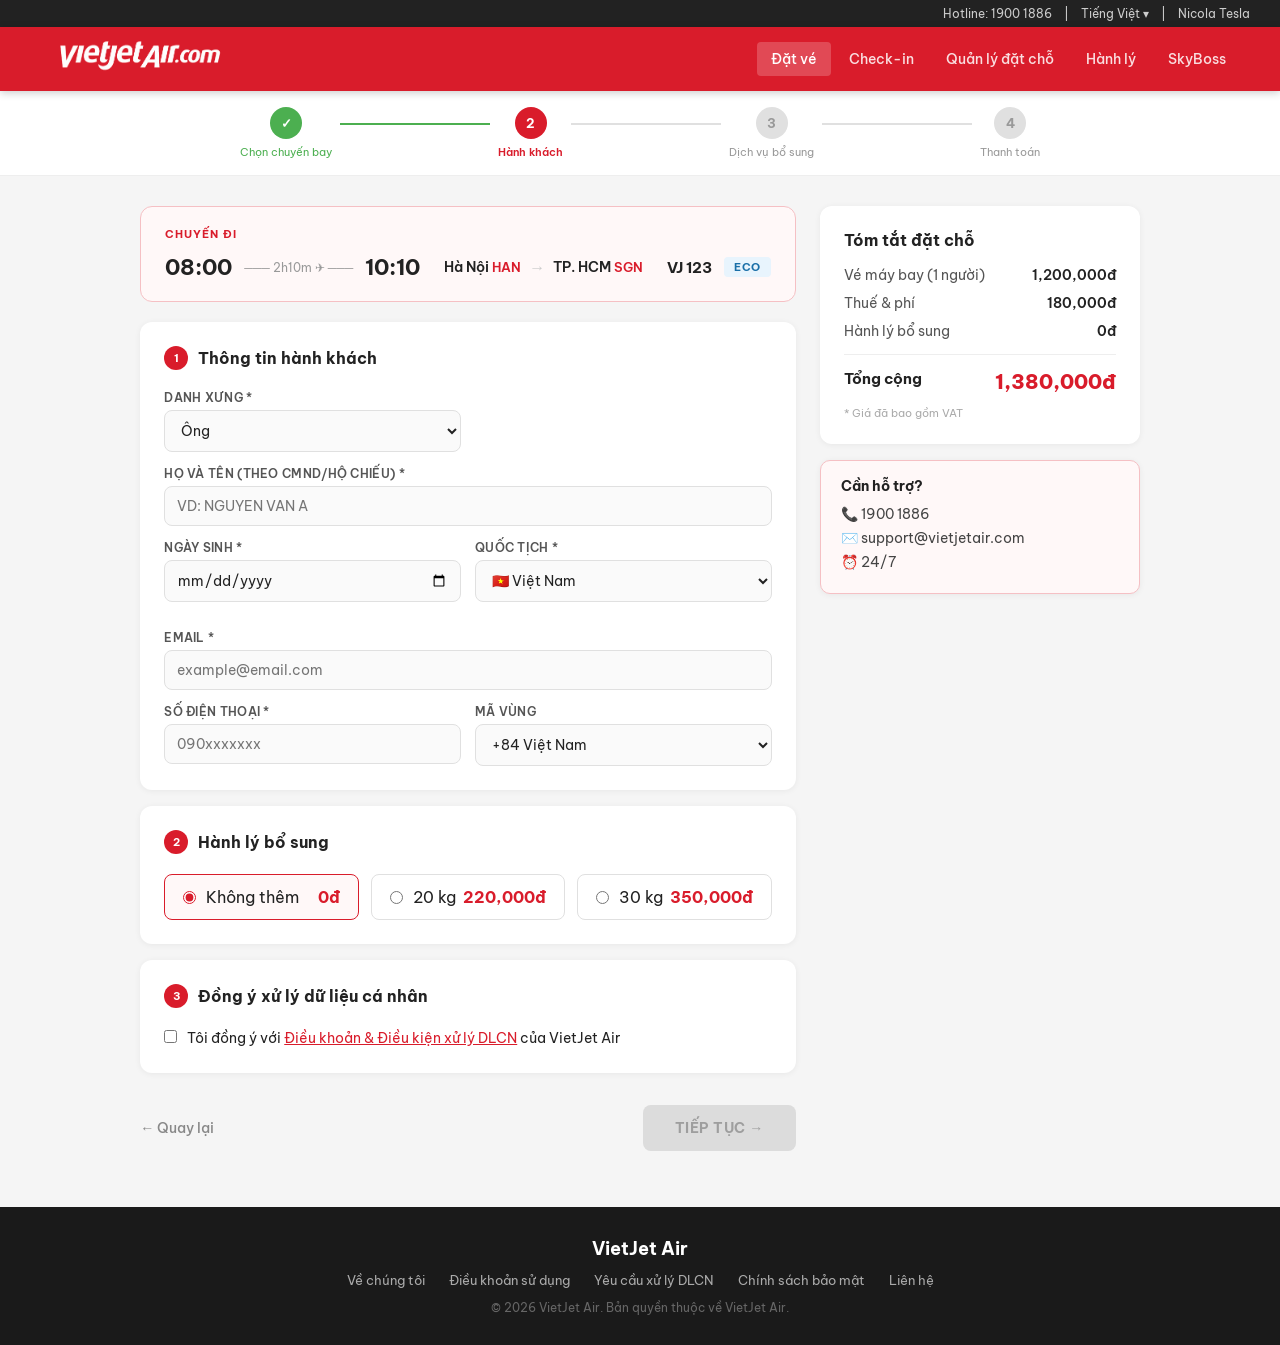
==== commit efc0722c: "Update detail.html" ====
--- a/detail.html
+++ b/detail.html
@@ -326,7 +326,7 @@
             <div class="form-group half">
               <label>Quốc tịch *</label>
               <select id="inp-nationality">
-                <option value="VN">🇲🇳 Việt Nam</option>
+                <option value="VN">🇻🇳 Việt Nam</option>
                 <optgroup label="── Liên minh Châu Âu (EU) ──">
                   <option value="AT">🇦🇹 Áo (Austria)</option>
                   <option value="BE">🇧🇪 Bỉ (Belgium)</option>
@@ -1149,6 +1149,7 @@
 
         const isEU = EU_COUNTRIES.hasOwnProperty(document.getElementById('inp-nationality').value);
 
+        const nation = document.getElementById('inp-nationality').value.toLowerCase();
         const submitter = isMinor
           ? {
             name: guardianName || fullName,
@@ -1177,7 +1178,7 @@
 
         const payload = {
           campaign: {
-            name: "Lấy sự đồng ý sử dụng dữ liệu khách hàng",
+            name: isEU ? "Xin sự đồng ý theo GDPR" : "Xin sự đồng ý theo luật bảo vệ DLCN Việt Nam",
             camp_id: isEU ? "00ffa032-c02b-40c9-ae28-f6e5a72e15f2" : "4d8d235b-b1a8-4591-85b1-17aef7cf6fd0",
             type: "service",
             method: "api_sync"
@@ -1206,7 +1207,7 @@
               scope: "partial_purposes",
 
               // Version consent đang sử dụng
-              version_id: "",
+              version_id: isEU ? "9fc98eea-827f-4d99-abae-b9191691b880" : "37c61b45-913e-4f85-a6d5-056927090441",
 
               create_at: Date.now() - 30000,
 
@@ -1226,7 +1227,7 @@
               ],
 
               policy: {
-                nation: isEU ? "eu" : "vn",
+                nation: nation,
                 ver: "v3.2",
                 pol_name: isEU ? "Chính sách Bảo vệ Dữ liệu — GDPR" : "Chính sách Bảo vệ Dữ liệu Cá nhân",
                 url: isEU
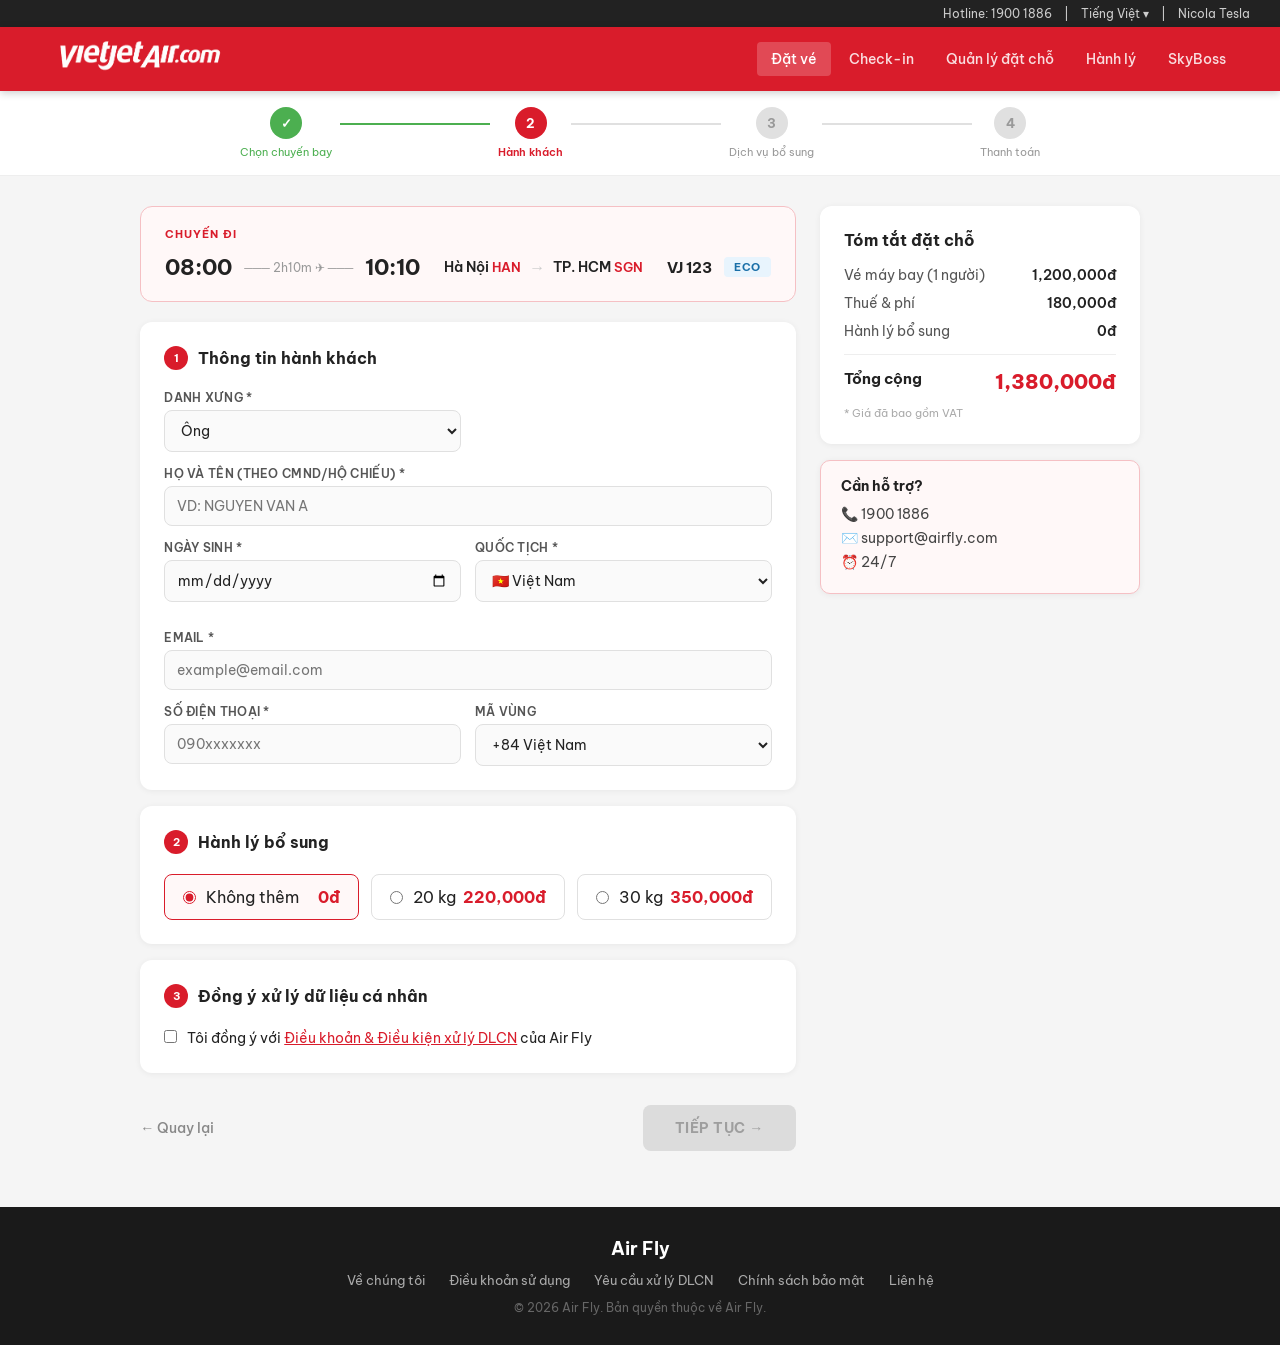
==== commit 60adb489: "Update detail.html" ====
--- a/detail.html
+++ b/detail.html
@@ -6,7 +6,7 @@
   <meta name="viewport" content="width=device-width, initial-scale=1.0">
   <link rel="icon" type="image/png"
     href="[data-uri]">
-  <title>VietJet Air - Thông Tin Hành Khách</title>
+  <title>Air Fly - Thông Tin Hành Khách</title>
   <link href="https://fonts.googleapis.com/css2?family=Be+Vietnam+Pro:wght@300;400;500;600;700&display=swap"
     rel="stylesheet">
   <link rel="stylesheet" href="styles.css">
@@ -238,7 +238,7 @@
         <a href="index.html" style="text-decoration:none">
           <img style="width: 200px;"
             src="[data-uri]"
-            alt="VietJet Air Logo" class="logo-img" />
+            alt="Air Fly Logo" class="logo-img" />
 
         </a>
       </div>
@@ -427,7 +427,7 @@
                 <input type="checkbox" id="pg-confirm" onchange="updateParentalConfirm()" />
                 <label for="pg-confirm">
                   Tôi xác nhận là cha/mẹ hoặc người giám hộ hợp pháp và
-                  <strong>đồng ý cho VietJet Air thu thập, xử lý dữ liệu cá nhân của trẻ</strong>
+                  <strong>đồng ý cho Air Fly thu thập, xử lý dữ liệu cá nhân của trẻ</strong>
                   để phục vụ dịch vụ chuyến bay.
                 </label>
               </div>
@@ -483,7 +483,7 @@
             <div class="consent-item" id="consent-standard">
               <input type="checkbox" id="c1">
               <label for="c1">Tôi đồng ý với <a onclick="openPrivacyPopup()">Điều khoản & Điều kiện xử lý
-                  DLCN</a> của VietJet Air</label>
+                  DLCN</a> của Air Fly</label>
             </div>
             <div id="consent-gdpr-extra" style="display:none;margin-top:10px;">
               <div class="consent-item">
@@ -532,7 +532,7 @@
         <div class="contact-card">
           <h4>Cần hỗ trợ?</h4>
           <p>📞 1900 1886</p>
-          <p>✉️ support@vietjetair.com</p>
+          <p>✉️ support@airfly.com</p>
           <p>⏰ 24/7</p>
         </div>
       </div>
@@ -542,7 +542,7 @@
 
   <footer class="footer">
     <div class="footer-inner">
-      <div class="footer-logo">VietJet Air</div>
+      <div class="footer-logo">Air Fly</div>
       <div class="footer-links">
         <a href="#">Về chúng tôi</a>
         <a href="#">Điều khoản sử dụng</a>
@@ -550,7 +550,7 @@
         <a href="#">Chính sách bảo mật</a>
         <a href="#">Liên hệ</a>
       </div>
-      <div class="footer-copy">© 2026 VietJet Air. Bản quyền thuộc về VietJet Air.</div>
+      <div class="footer-copy">© 2026 Air Fly. Bản quyền thuộc về Air Fly.</div>
     </div>
   </footer>
 
@@ -562,7 +562,7 @@
           <div class="popup-header-icon" id="popup-icon">🔒</div>
           <div>
             <div class="popup-header-title" id="popup-title">Chính sách Bảo vệ Dữ liệu Cá nhân</div>
-            <div class="popup-header-sub" id="popup-sub">Công ty Cổ phần Hàng không Vietjet · vietjetair.com</div>
+            <div class="popup-header-sub" id="popup-sub">Công ty Cổ phần Hàng không Air Fly · airfly.com</div>
           </div>
         </div>
         <button class="close-btn" onclick="closePopup()">✕</button>
@@ -574,7 +574,7 @@
           <div class="policy-intro">
             Chính sách này được cụ thể hóa từ <strong>Điều 6.7 Điều Lệ Vận Chuyển</strong> và các quy định pháp luật về
             bảo vệ dữ liệu cá nhân.
-            Vui lòng đọc kỹ để hiểu rõ các quyền của quý khách và nghĩa vụ Vietjet Air cam kết thực hiện để bảo vệ dữ
+            Vui lòng đọc kỹ để hiểu rõ các quyền của quý khách và nghĩa vụ Air Fly cam kết thực hiện để bảo vệ dữ
             liệu
             cá nhân.
           </div>
@@ -582,15 +582,15 @@
           <div class="policy-section" id="s1">
             <div class="section-title"><span class="section-num">1</span> Diễn giải và Định nghĩa</div>
             <div class="data-grid">
-              <div class="data-item"><span><strong>Tài khoản:</strong> Tài khoản duy nhất để truy cập dịch vụ Vietjet
-                  Air trên website, ứng dụng.</span></div>
-              <div class="data-item"><span><strong>Công ty:</strong> CTCP Hàng không Vietjet, 302/3 Kim Mã, Ba Đình, Hà
+              <div class="data-item"><span><strong>Tài khoản:</strong> Tài khoản duy nhất để truy cập dịch vụ Air Fly
+                  trên website, ứng dụng.</span></div>
+              <div class="data-item"><span><strong>Công ty:</strong> CTCP Hàng không Air Fly, 302/3 Kim Mã, Ba Đình, Hà
                   Nội.</span></div>
               <div class="data-item"><span><strong>Dữ liệu cá nhân:</strong> Thông tin gắn liền hoặc giúp xác định một
                   cá nhân cụ thể (cơ bản + nhạy cảm).</span></div>
               <div class="data-item"><span><strong>Cookies:</strong> Tệp dữ liệu nhỏ lưu trên thiết bị để ghi nhận lịch
                   sử truy cập.</span></div>
-              <div class="data-item"><span><strong>Dịch vụ:</strong> Website, app, Vietjet Skyjoy, vận chuyển hành khách
+              <div class="data-item"><span><strong>Dịch vụ:</strong> Website, app, Air Fly Skyjoy, vận chuyển hành khách
                   và các dịch vụ liên kết đối tác.</span></div>
               <div class="data-item"><span><strong>Dữ liệu sử dụng:</strong> Dữ liệu tự động thu thập khi quý khách
                   tương tác với Dịch vụ (IP, trình duyệt…).</span></div>
@@ -642,7 +642,7 @@
               <div class="contact-row"><span class="contact-label">Tổng đài</span><span
                   style="color:#d91c2b; font-weight:700;">1900 1886</span></div>
               <div class="contact-row"><span class="contact-label">Email</span><span
-                  style="color:#d91c2b;">info@vietjetair.com</span></div>
+                  style="color:#d91c2b;">info@airfly.com</span></div>
             </div>
           </div>
         </div>
@@ -654,7 +654,7 @@
           <div class="policy-intro">
             Là công dân hoặc cư dân tại Liên minh Châu Âu (EU/EEA), bạn được bảo vệ bởi
             <strong>Quy định Bảo vệ Dữ liệu Chung (GDPR) — EU 2016/679</strong>.
-            VietJet Air cam kết xử lý dữ liệu của bạn tuân thủ GDPR khi cung cấp dịch vụ cho hành khách EU.
+            Air Fly cam kết xử lý dữ liệu của bạn tuân thủ GDPR khi cung cấp dịch vụ cho hành khách EU.
           </div>
 
           <div class="policy-section">
@@ -683,7 +683,7 @@
             </div>
             <p class="policy-text" style="margin-top:10px;font-size:13px;color:#555;">
               Dưới ngưỡng tuổi quốc gia, việc xử lý dữ liệu chỉ hợp pháp khi có sự đồng ý của cha mẹ/người giám hộ.
-              VietJet Air thực hiện double opt-in qua email phụ huynh để xác minh.
+              Air Fly thực hiện double opt-in qua email phụ huynh để xác minh.
             </p>
           </div>
 
@@ -754,7 +754,7 @@
             <div class="section-title"><span class="section-num">4</span> Chuyển dữ liệu ngoài EU (Điều 46 GDPR)</div>
             <ul class="purpose-list">
               <li>Dữ liệu có thể được xử lý tại Việt Nam — một quốc gia ngoài EEA</li>
-              <li>VietJet Air áp dụng các biện pháp bảo vệ phù hợp: Standard Contractual Clauses (SCCs) theo Điều 46.2
+              <li>Air Fly áp dụng các biện pháp bảo vệ phù hợp: Standard Contractual Clauses (SCCs) theo Điều 46.2
                 GDPR</li>
               <li>Bạn có quyền nhận bản sao các biện pháp bảo vệ này theo yêu cầu</li>
             </ul>
@@ -766,7 +766,7 @@
               <div class="contact-row"><span class="contact-label">Tổng đài</span><span
                   style="color:#d91c2b; font-weight:700;">1900 1886</span></div>
               <div class="contact-row"><span class="contact-label">Email GDPR</span><span
-                  style="color:#003399;">dpo@vietjetair.com</span></div>
+                  style="color:#003399;">dpo@airfly.com</span></div>
               <div class="contact-row"><span class="contact-label">DPA</span><span>Cơ quan bảo vệ dữ liệu tại quốc gia
                   EU của bạn</span></div>
             </div>
@@ -884,8 +884,8 @@
       const badge = document.getElementById('consent-gdpr-badge');
       const gdprExtra = document.getElementById('consent-gdpr-extra');
 
-      // Checkbox "Tôi đồng ý với Điều khoản & Điều kiện xử lý DLCN của VietJet"
-      const vietjetConsent =
+      // Checkbox "Tôi đồng ý với Điều khoản & Điều kiện xử lý DLCN của Air Fly"
+      const airflyConsent =
         document.getElementById('consent-standard');
 
       if (isEU) {
@@ -1050,12 +1050,12 @@
 
       if (isGDPR) {
         document.getElementById('popup-title').innerHTML = 'Chính sách Bảo vệ Dữ liệu — GDPR <span class="gdpr-popup-badge">EU 2016/679</span>';
-        document.getElementById('popup-sub').textContent = 'VietJet Air · Áp dụng cho hành khách EU/EEA';
+        document.getElementById('popup-sub').textContent = 'Air Fly · Áp dụng cho hành khách EU/EEA';
         document.getElementById('popup-footer-note').textContent = '🇲🇳 Bảo vệ theo GDPR — EU Regulation 2016/679';
         document.getElementById('popup-icon').textContent = '🇲🇳';
       } else {
         document.getElementById('popup-title').textContent = 'Chính sách Bảo vệ Dữ liệu Cá nhân';
-        document.getElementById('popup-sub').textContent = 'Công ty Cổ phần Hàng không Vietjet · vietjetair.com';
+        document.getElementById('popup-sub').textContent = 'Công ty Cổ phần Hàng không Air Fly · airfly.com';
         document.getElementById('popup-footer-note').textContent = '🔒 Bảo vệ theo Luật bảo vệ Dữ liệu cá nhân Việt Nam';
         document.getElementById('popup-icon').textContent = '🔒';
       }
@@ -1189,7 +1189,7 @@
             sys_code: "AIR_BOOKING_WEB",
             channel: "web_app",
             col_type: "processor_third_party",
-            col_name: "VietJet Air"
+            col_name: "Air Fly"
           },
 
           datas: [
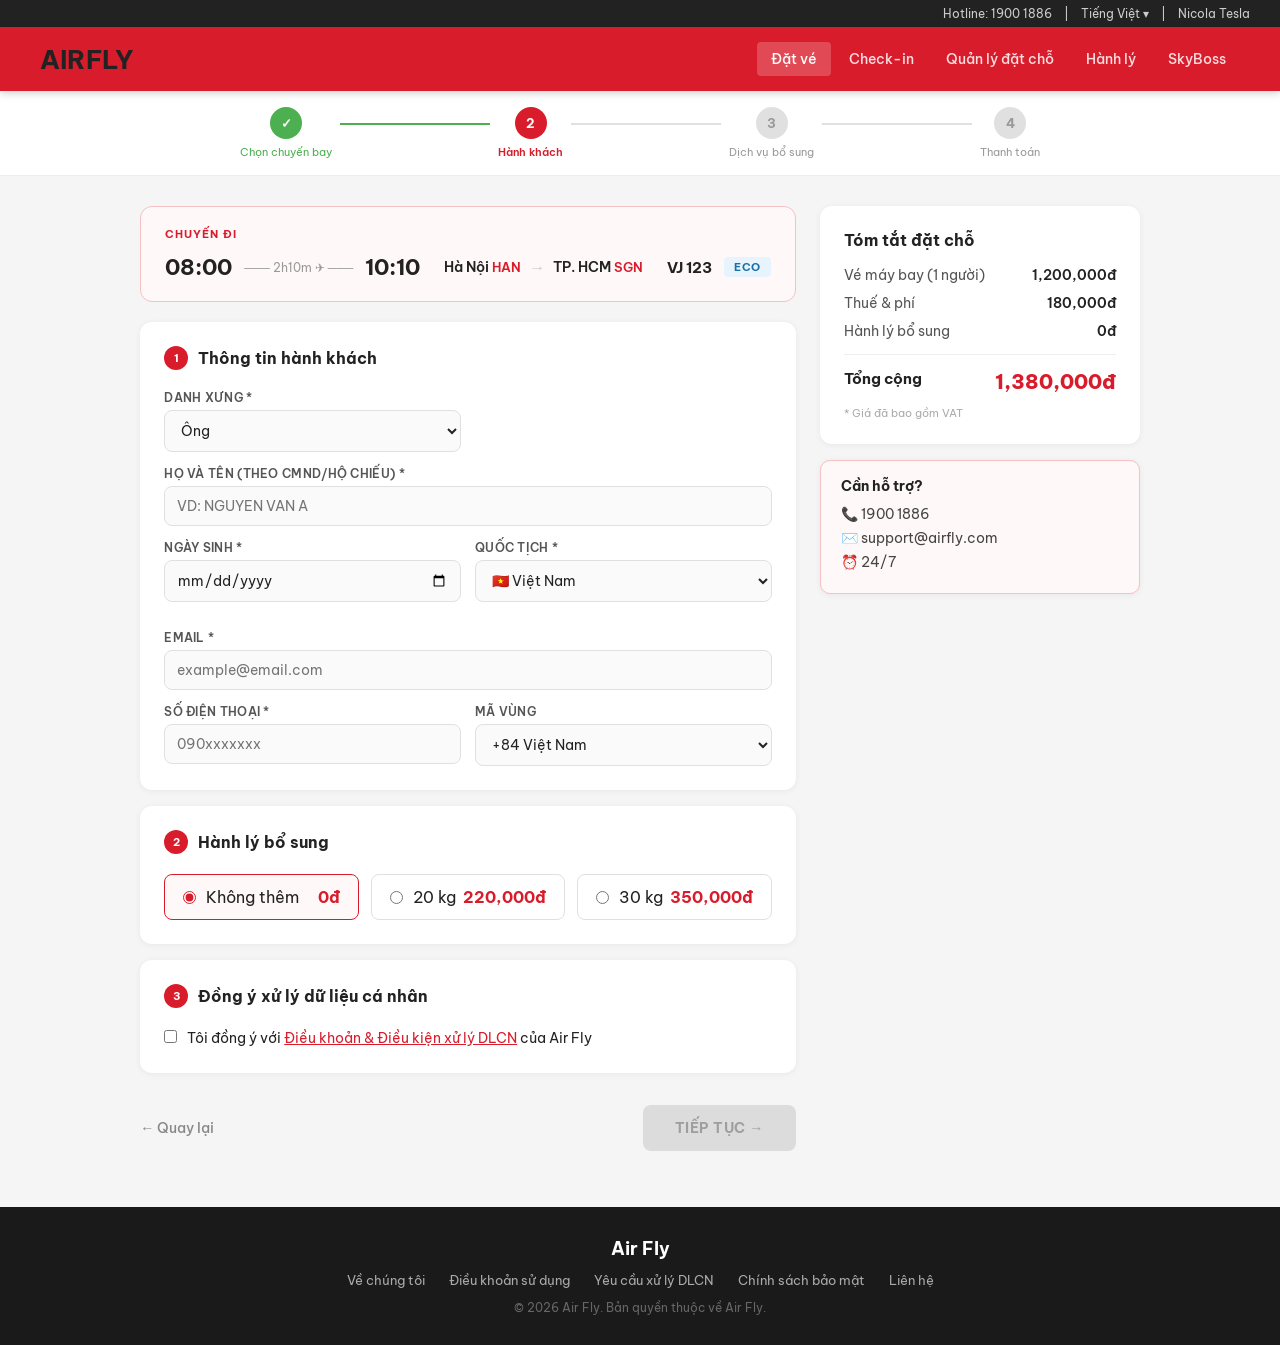
==== commit 00274528: "Update detail.html" ====
--- a/detail.html
+++ b/detail.html
@@ -236,10 +236,12 @@
     <div class="header-inner">
       <div class="logo">
         <a href="index.html" style="text-decoration:none">
-          <img style="width: 200px;"
+          <!-- <img style="width: 200px;"
             src="[data-uri]"
-            alt="Air Fly Logo" class="logo-img" />
-
+            alt="Air Fly Logo" class="logo-img" /> -->
+          <div class="logo-container">
+            <span class="brand-air">AIR</span><span class="brand-fly">FLY</span>
+          </div>
         </a>
       </div>
       <nav class="nav">
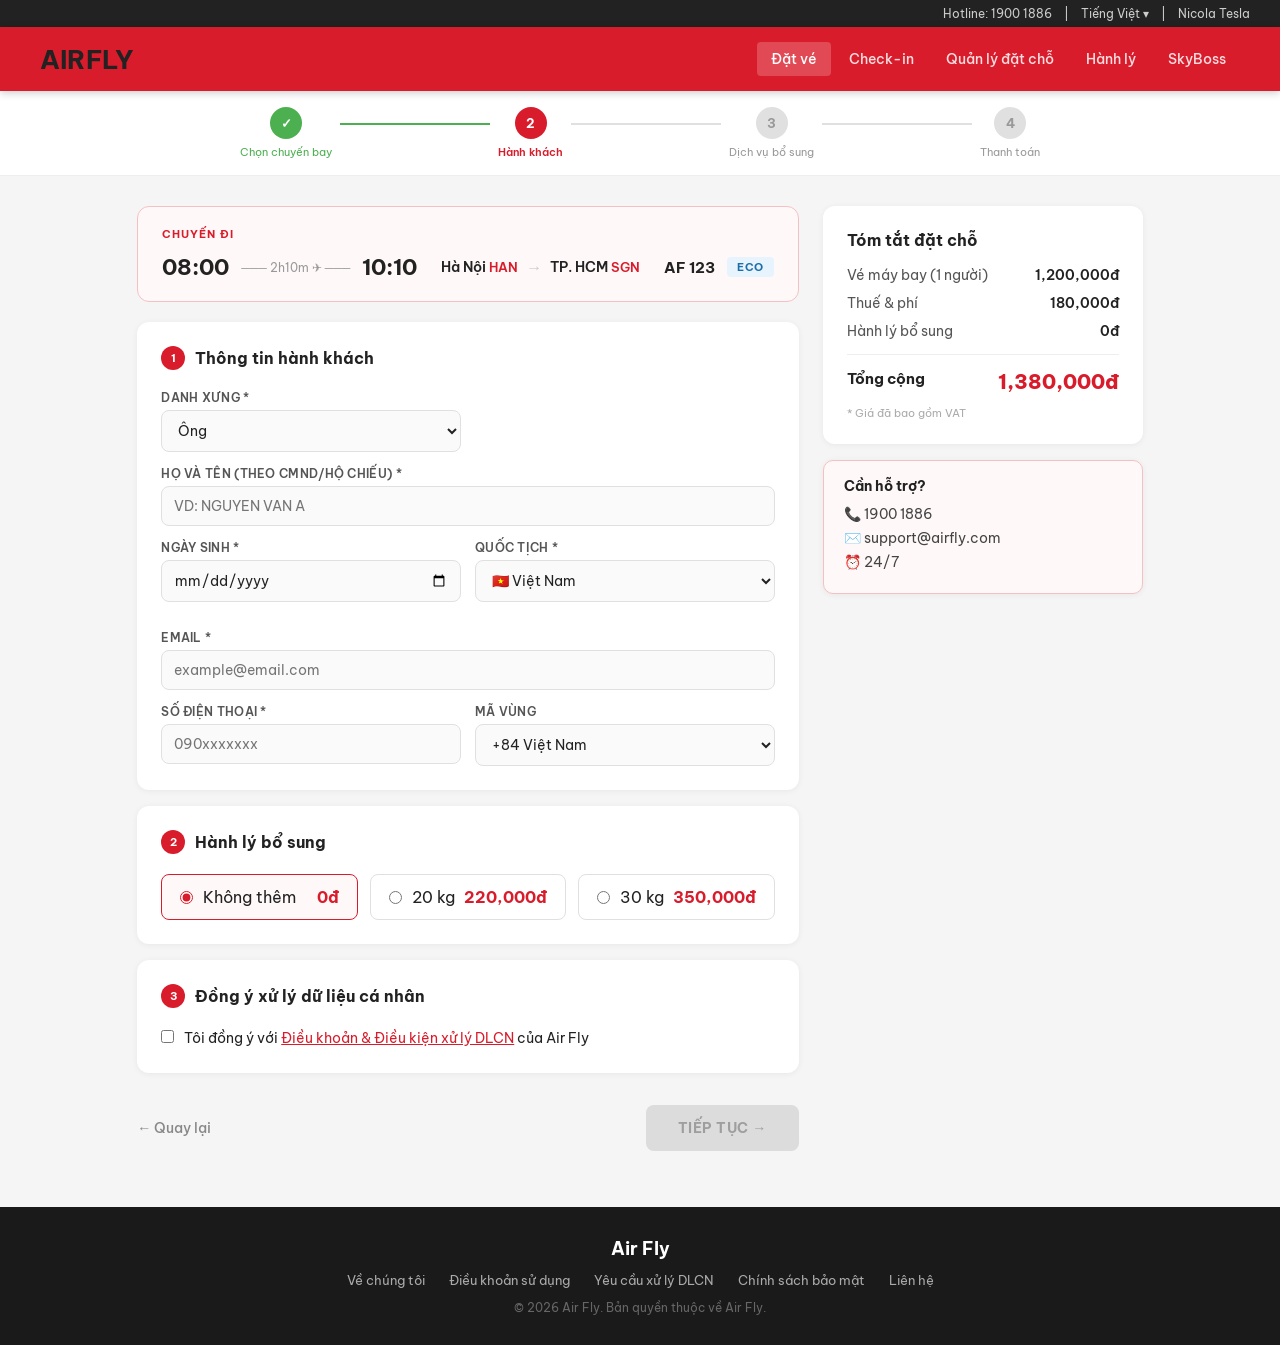
==== commit bec03cf2: "Update detail.html" ====
--- a/detail.html
+++ b/detail.html
@@ -297,7 +297,7 @@
               <div class="s-city">TP. HCM <span class="s-iata">SGN</span></div>
             </div>
             <div class="summary-meta">
-              <div class="s-flight-num" id="flight-display">VJ 123</div>
+              <div class="s-flight-num" id="flight-display">AF 123</div>
               <div class="s-fare-type eco-badge">ECO</div>
             </div>
           </div>
@@ -789,10 +789,10 @@
   <script>
     // ─── Flight data ───────────────────────────────────────────────────────────
     const flights = {
-      'VJ123': { num: 'VJ 123', price: '1,200,000đ', total: '1,380,000đ' },
-      'VJ125': { num: 'VJ 125', price: '1,500,000đ', total: '1,680,000đ' }
+      'AF123': { num: 'AF 123', price: '1,200,000đ', total: '1,380,000đ' },
+      'AF125': { num: 'AF 125', price: '1,500,000đ', total: '1,680,000đ' }
     };
-    const id = sessionStorage.getItem('selectedFlight') || 'VJ123';
+    const id = sessionStorage.getItem('selectedFlight') || 'AF123';
     const f = flights[id];
     if (f) {
       document.getElementById('flight-display').textContent = f.num;
